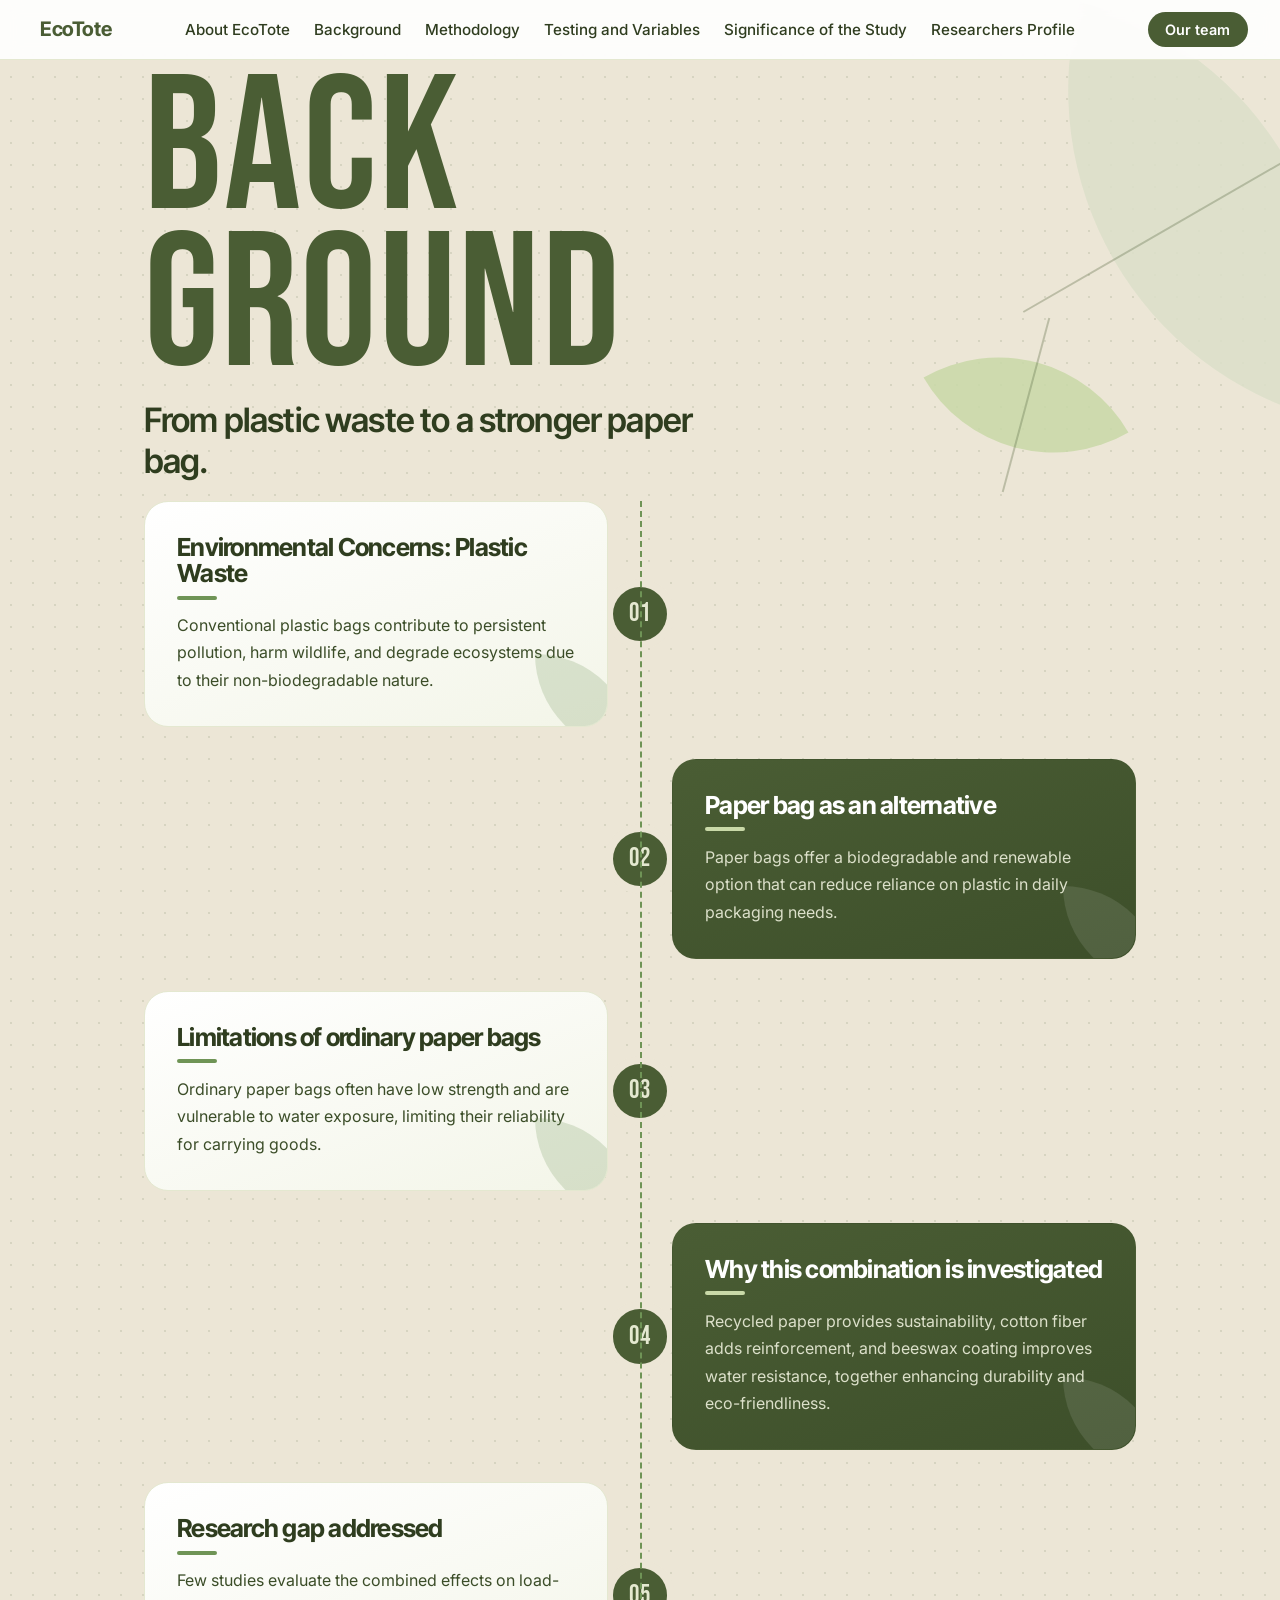
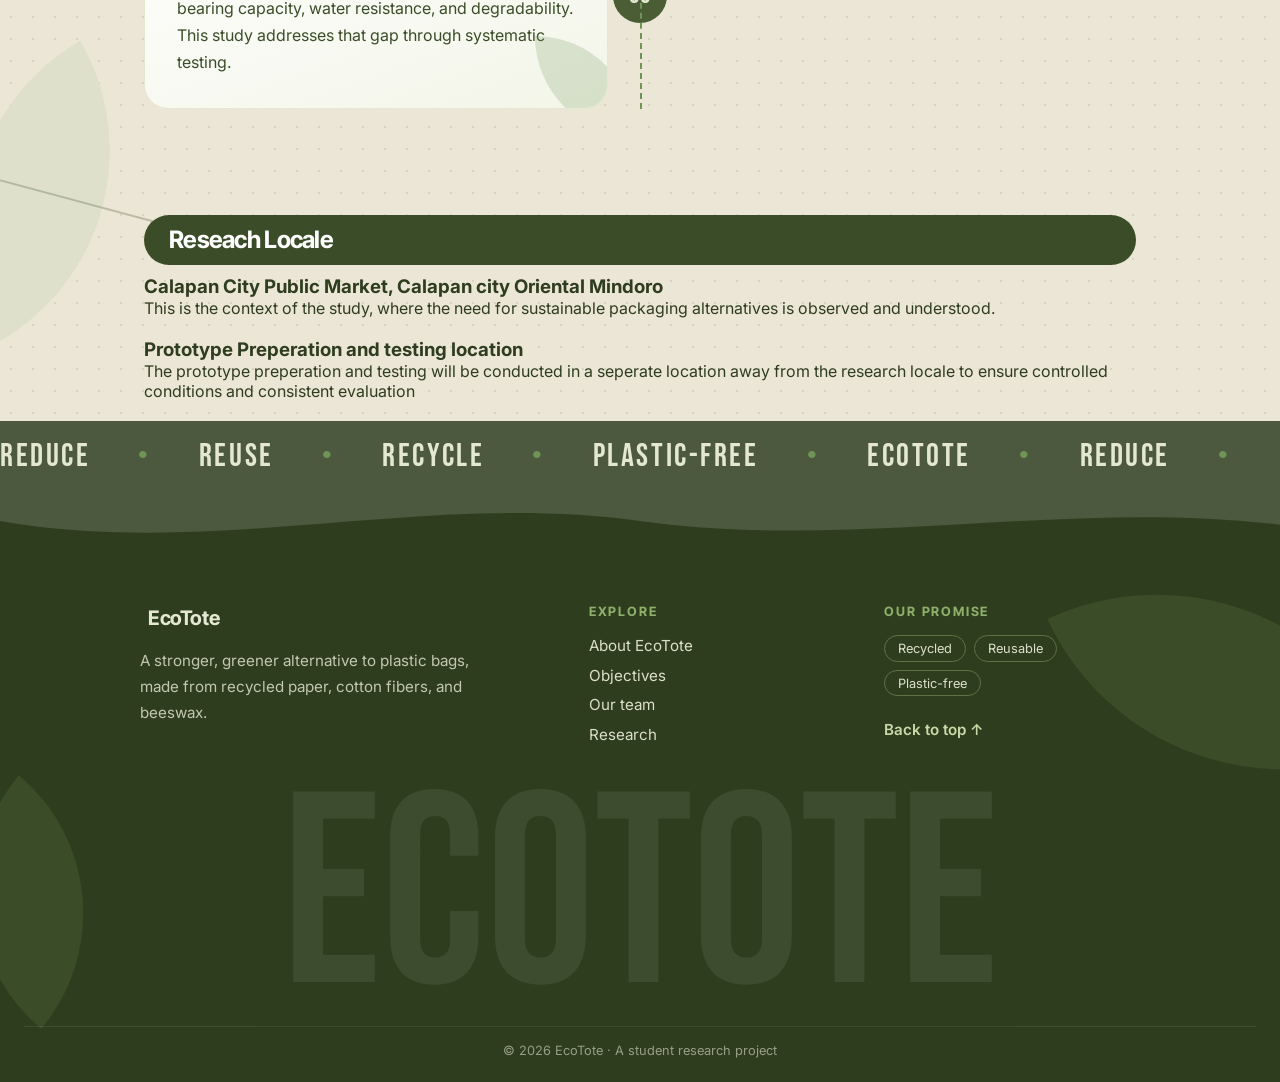
==== background.html @ 258eccd5 "Add files via upload" ====
<!DOCTYPE html>
<html lang="en">
<head>
  <meta charset="UTF-8">
  <meta name="viewport" content="width=device-width, initial-scale=1">
  <title>Background | EcoTote</title>
  <link rel="preconnect" href="https://fonts.googleapis.com">
  <link rel="preconnect" href="https://fonts.gstatic.com" crossorigin>
  <link href="https://fonts.googleapis.com/css2?family=Bebas+Neue&family=Inter:wght@400;500;600&family=Inter+Tight:wght@600;700;800&display=swap" rel="stylesheet">
  <link rel="stylesheet" href="style.css">

  <!-- Page-only styles (prefixed "bgp-" so they never clash with style.css). Reuses your palette, fonts, .btn, .cta, .marquee and .foot. -->
  <style>
    .bgp { position: relative; overflow: hidden; background: #ece6d6; color: #2f3d1f; font-family: "Inter", sans-serif; padding-top: 4.5rem;
      background-image: radial-gradient(rgba(74,93,52,.13) 1.5px, transparent 1.5px); background-size: 22px 22px; }
    .bgp > section { position: relative; z-index: 1; max-width: 1040px; margin: 0 auto; padding: 0 1.5rem; }

    .bgp-leaf { position: absolute; z-index: 0; background: #c9d9a8; border-radius: 0 100% 0 100%; opacity: .85; }
    .bgp-leaf::after { content: ""; position: absolute; left: 50%; top: 50%; width: 120%; height: 2px; background: rgba(74,93,52,.35); transform: translate(-50%,-50%) rotate(-45deg); }
    .bgp-leaf.a { width: 340px; height: 340px; top: 40px; right: -90px; transform: rotate(15deg); background: #dce0ca; }
    .bgp-leaf.b { width: 150px; height: 150px; top: 330px; right: 14%; transform: rotate(-30deg); }
    .bgp-leaf.c { width: 220px; height: 220px; bottom: 120px; left: -70px; transform: rotate(60deg); background: #dce0ca; }

    .bgp-intro { padding-top: 4rem; padding-bottom: 4rem; }
    .bgp-intro h1 { font: 400 clamp(5rem, 17vw, 12rem)/.82 "Bebas Neue", Impact, sans-serif; color: #4a5d34; letter-spacing: .01em; }
    .bgp-lead { margin-top: 2rem; max-width: 28ch; font: 600 clamp(1.4rem, 3vw, 2.1rem)/1.22 "Inter Tight", sans-serif; letter-spacing: -0.025em; transform: translateY(-20px); }

    /* timeline */
    .bgp-line { position: relative; padding-bottom: 6rem !important; display: grid; gap: 2rem; }
    .bgp-line::before { content: ""; position: absolute; left: 50%; top: 0; bottom: 6rem; border-left: 2px dashed #6f9456; }
    .bgp-item { display: grid; grid-template-columns: 1fr 4rem 1fr; align-items: center; }
    .bgp-num { grid-column: 2; grid-row: 1; justify-self: center; width: 3.4rem; height: 3.4rem; border-radius: 50%; display: grid; place-items: center;
      background: #4a5d34; color: #e4e8d0; font: 400 1.6rem "Bebas Neue", Impact, sans-serif; letter-spacing: .04em; box-shadow: 0 0 0 8px #ece6d6; }
    .bgp-box { position: relative; overflow: hidden; grid-row: 1; background: linear-gradient(160deg, #fff, #f3f5e8); border: 1px solid #e4e8d0; border-radius: 24px; padding: clamp(1.3rem, 3vw, 2rem); transition: transform .25s, box-shadow .25s; }
    .bgp-item:nth-child(odd) .bgp-box { grid-column: 1; }
    .bgp-item:nth-child(even) .bgp-box { grid-column: 3; }
    .bgp-box::after { content: ""; position: absolute; right: -28px; bottom: -28px; width: 100px; height: 100px; border-radius: 0 100% 0 100%; background: rgba(111,148,86,.22); }
    .bgp-box:hover { transform: translateY(-4px); box-shadow: 0 12px 26px rgba(74,93,52,.2); }
    .bgp-box h2 { font-size: clamp(1.2rem, 2.2vw, 1.55rem); color: #2f3d1f; }
    .bgp-box h2::after { content: ""; display: block; width: 40px; height: 4px; border-radius: 999px; background: #6f9456; margin: .6rem 0 .8rem; }
    .bgp-box p { line-height: 1.7; color: #3b4d28; }
    .bgp-box.hl { background: linear-gradient(160deg, #4a5d34, #3d4f2a); border-color: transparent; }
    .bgp-box.hl h2, .bgp-box.hl p { color: #fff; }
    .bgp-box.hl p { color: #dce0ca; }
    .bgp-box.hl h2::after { background: #c9d9a8; }
    .bgp-box.hl::after { background: rgba(255,255,255,.1); }

    @media (max-width: 760px) {
      .bgp-line::before { left: 3rem; }
      .bgp-item { grid-template-columns: 3rem 1fr; gap: 1rem; }
      .bgp-num { grid-column: 1; width: 3rem; height: 3rem; }
      .bgp-item:nth-child(odd) .bgp-box, .bgp-item:nth-child(even) .bgp-box { grid-column: 2; }
      .bgp-leaf.b { display: none; }
    }
  </style>
</head>
<body>

  <nav class="nav">
    <a class="brand" href="index.html"><img src="images/Ecotote.png" alt=""><span>EcoTote</span></a>

    <ul class="links" id="menu">
      <li><a href="index.html#about">About EcoTote</a></li>
      <li><a href="background.html">Background</a></li>
      <li><a href="methodology.html">Methodology</a></li>
      <li><a href="tv.html">Testing and Variables</a></li>
      <li><a href="index.html#significance">Significance of the Study</a></li>
      <li><a href="index.html#team">Researchers Profile</a></li>
    </ul>

    <a class="btn" href="index.html#team">Our team</a>
    <button class="menu-btn" aria-label="Menu" aria-expanded="false" aria-controls="menu">☰</button>
  </nav>

  <main class="bgp">
    <i class="bgp-leaf a"></i><i class="bgp-leaf b"></i><i class="bgp-leaf c"></i>

    <section class="bgp-intro">
      <h1>BACK<br>GROUND</h1>
      <p class="bgp-lead">From plastic waste to a stronger paper bag.</p>
    </section>

    <section class="bgp-line">
      <article class="bgp-item reveal"><span class="bgp-num">01</span>
        <div class="bgp-box "><h2>Environmental Concerns: Plastic Waste</h2><p>Conventional plastic bags contribute to persistent pollution, harm wildlife, and degrade ecosystems due to their non-biodegradable nature.</p></div></article>
      <article class="bgp-item reveal"><span class="bgp-num">02</span>
        <div class="bgp-box hl"><h2>Paper bag as an alternative</h2><p>Paper bags offer a biodegradable and renewable option that can reduce reliance on plastic in daily packaging needs.</p></div></article>
      <article class="bgp-item reveal"><span class="bgp-num">03</span>
        <div class="bgp-box "><h2>Limitations of ordinary paper bags</h2><p>Ordinary paper bags often have low strength and are vulnerable to water exposure, limiting their reliability for carrying goods.</p></div></article>
      <article class="bgp-item reveal"><span class="bgp-num">04</span>
        <div class="bgp-box hl"><h2>Why this combination is investigated</h2><p>Recycled paper provides sustainability, cotton fiber adds reinforcement, and beeswax coating improves water resistance, together enhancing durability and eco-friendliness.</p></div></article>
      <article class="bgp-item reveal"><span class="bgp-num">05</span>
        <div class="bgp-box "><h2>Research gap addressed</h2><p>Few studies evaluate the combined effects on load-bearing capacity, water resistance, and degradability. This study addresses that gap through systematic testing.</p></div></article>
    </section>
    <section class="locale">
        <div class="rl">
            <div class=bgp-boxx><h2>Reseach Locale</h2></div>
            <h3>Calapan City Public Market, Calapan city Oriental Mindoro</h3>
            <p>This is the context of the study, where the need for sustainable packaging alternatives is observed and understood.</p>
            <br>
            <div class="bgp-boxx1"><h3>Prototype Preperation and testing location</h3></div>
            <p>The prototype preperation and testing will be conducted in a seperate location away from the research locale to ensure controlled conditions and consistent evaluation</p>
            <br>
        </div>
    </section>
  </main>

  <div class="marquee" aria-hidden="true"><div class="track">
    <span>Reduce</span><span>Reuse</span><span>Recycle</span><span>Plastic-free</span><span>EcoTote</span>
    <span>Reduce</span><span>Reuse</span><span>Recycle</span><span>Plastic-free</span><span>EcoTote</span>
  </div></div>

  <footer class="foot">
    <svg class="wave" viewBox="0 0 1440 80" preserveAspectRatio="none" aria-hidden="true"><path d="M0,0 L0,40 C240,90 480,0 720,40 C960,80 1200,10 1440,45 L1440,0 Z" fill="#4c593e"/></svg>
    <i class="leaf f1"></i><i class="leaf f2"></i>

    <div class="foot-grid">
      <div class="foot-brand">
        <a class="brand" href="index.html"><img src="images/Ecotote.png" alt=""><span>EcoTote</span></a>
        <p>A stronger, greener alternative to plastic bags, made from recycled paper, cotton fibers, and beeswax.</p>
      </div>
      <div>
        <h3>Explore</h3>
        <ul>
          <li><a href="index.html#about">About EcoTote</a></li>
          <li><a href="index.html#objectives">Objectives</a></li>
          <li><a href="index.html#team">Our team</a></li>
          <li><a href="#">Research</a></li>
        </ul>
      </div>
      <div>
        <h3>Our promise</h3>
        <ul class="tags"><li>Recycled</li><li>Reusable</li><li>Plastic-free</li></ul>
        <a class="top" href="#">Back to top &uarr;</a>
      </div>
    </div>

    <div class="foot-word" aria-hidden="true">ECOTOTE</div>
    <p class="foot-bar">&copy; 2026 EcoTote &middot; A student research project</p>
  </footer>

  <!-- Menu toggle only (script.js is written for the home page hero) -->
  <script>
    const menuBtn = document.querySelector('.menu-btn');
    const links = document.querySelector('.links');
    menuBtn.addEventListener('click', () => {
      const open = links.classList.toggle('open');
      menuBtn.setAttribute('aria-expanded', open);
    });
    links.addEventListener('click', (e) => {
      if (e.target.tagName === 'A') {
        links.classList.remove('open');
        menuBtn.setAttribute('aria-expanded', 'false');
      }
    });

    // fade items in as you scroll
    const io = new IntersectionObserver((es) => es.forEach((e) => { if (e.isIntersecting) { e.target.classList.add('in'); io.unobserve(e.target); } }), { threshold: 0.2 });
    document.querySelectorAll('.reveal').forEach((el) => io.observe(el));
  </script>
</body>
</html>
---- style.css ----
* { margin: 0; box-sizing: border-box; }
body { font-family: sans-serif; background: #fff; }

.hero { height: 200vh; }
.stage {
  position: sticky; top: 0;
  height: 100vh; overflow: hidden;
  background: #4a5d34;
}
.stage > img { position: absolute; inset: 0; width: 100%; height: 100%; }
.back  { object-fit: cover; z-index: 1; transform: scale(calc(1 + var(--p, 0) * 0.3)); }
.front { object-fit: contain; object-position: center bottom; z-index: 3;
         transform: translateY(calc(var(--p, 0) * -15%)) scale(calc(1 + var(--p, 0) * 0.25)); }

.stage h1 {
  position: absolute; inset: 0; z-index: 2;
  display: grid; place-content: center; text-align: center;
  font-size: 18vw; line-height: .85; color: #e4e8d0;
  font-family: "Bebas Neue", Impact, sans-serif;
  opacity: calc(1 - var(--p, 0) * 1.6);
}
.hint {
  position: absolute; bottom: 2rem; width: 100%;
  text-align: center; z-index: 4; color: #fff;
  opacity: calc(1 - var(--p, 0) * 5);
}
body { background: #383837 }

.main { position: relative; width: 100%; height: auto; min-height: 100vh; padding-bottom: 5rem; isolation: isolate; margin: auto; background-size: cover;}
.main > .cbody,
.main > .cbody2 { position: absolute; }
.cbody {
  background: #ece6d6;
  width: 100%;
  height: 100%;
  z-index: -1;
  inset: 0;
  margin: auto;
  border-top-left-radius: 25px;
  border-top-right-radius: 25px;

}
.cbody2 {
  width: 94%; 
  height: 100%; background: #dce0ca; 
  z-index: 1; 
  inset: 0%;
  margin: auto;
  border-bottom-left-radius: 25px;
  border-bottom-right-radius: 25px;
}

.features { max-width: 1262px; margin: -11% auto 0; padding: 2rem 0.5rem 2rem; text-align: center; z-index: 2; box-sizing: border-box; z-index: 3; position: relative;}
.bento { 
  display: grid; grid-template-columns: repeat(3, 1fr); gap: 1rem;
  margin-top: 2.5rem; text-align: left;
 }
.features h2 {
  color: black;
}
  
.card { background: #fff; border: 1px solid #e4e8d0; border-radius: 24px; padding: 1.5rem; }
.card.wide { grid-column: span 2; background: #4a5d34; color: #fff; }
.card h3 { font-family: "Inter Tight", sans-serif; margin-bottom: .5rem; }
@media (max-width: 700px) {
  .bento { grid-template-columns: 1fr; }
  .card.wide { grid-column: auto; }
}

.elements {
  display: grid;
  grid-template-columns: 1fr 1fr;
  grid-template-rows: 1fr 1fr;
  justify-content: center;
  grid-template-areas: 
  "box-1 box-2";
  margin: -27% 8%;
  z-index: 3;
  position: relative;
}
@media (max-width: 700px) {
  .elem { grid-template-columns: 1fr;  grid-column: auto; }
}
.elem {
  background: #4a5d34 url("images/eco-upright.png") 45% center / cover no-repeat;
  min-height: 200px;
  position: relative;
  overflow: hidden;
  height: 30rem;
  border-top-left-radius: 20px;
  border-bottom-left-radius: 20px;
}
.elem1 {
  border-top-right-radius: 20px;
  border-bottom-right-radius: 20px;
  background: #4a5d34; 
  min-height: 200px;
  position: relative;
  overflow: hidden;
  height: 30rem;
}
.elem1 p {
  font-size: clamp(0.9rem, 1.6vw, 1.15rem);
  color: #dce0ca;
  line-height: 1.6; 
}



.team-title { text-align: center; max-width: 1000px; margin: 0 auto; }
.member { display: flex; align-items: stretch; text-align: left; }
.member img {
  width: 45%; aspect-ratio: 1; object-fit: cover;
  background: linear-gradient(#bfe0f2, #a9cf5a);
  position: relative; z-index: 2;
}
.info {
  flex: 1; margin-left: -10%; padding: 1rem 1rem 1rem 16%;
  background: #6f9456; color: #fff;
  border-radius: 0 28px 28px 0;
}
.info h3 { font-size: 1rem; }
.info p { font-size: .85rem; opacity: .8; }



h2 {
  font-family: "Inter Tight", "Inter", sans-serif;
  font-weight: 700;
  letter-spacing: -0.03em;
  line-height: 1.05;
  font-size: 35px;
}

html { scroll-behavior: smooth; scroll-padding-top: 80px; }

.nav {
  position: fixed; top: 0; left: 0; right: 0; z-index: 100;
  display: flex; align-items: center; justify-content: space-between; gap: 1.5rem;
  padding: .75rem 2rem;
  background: rgba(255,255,255,.9);
  backdrop-filter: blur(10px);
  border-bottom: 1px solid #e4e8d0;
}
.brand {
  display: flex; align-items: center; gap: .5rem;
  text-decoration: none; color: #4a5d34;
  font: 700 1.25rem "Inter Tight", sans-serif; letter-spacing: -0.02em;
}
.brand img { height: 28px; width: auto; display: block; }

.links { display: flex; gap: 1.5rem; list-style: none; padding: 0; }
.links a {
  color: #2f3d1f; text-decoration: none; white-space: nowrap;
  font: 500 .95rem "Inter", sans-serif;
}
.links a:hover { color: #6f9456; }

.btn {
  background: #4a5d34; color: #fff; text-decoration: none;
  padding: .55rem 1.1rem; border-radius: 999px;
  font: 600 .9rem "Inter", sans-serif; white-space: nowrap;
}
.menu-btn {
  display: none; background: none; border: 0; cursor: pointer;
  font-size: 1.6rem; color: #4a5d34;
}

@media (max-width: 1200px) {
  .menu-btn { display: block; }
  .btn { display: none; }
  .links {
    display: none; position: absolute; top: 100%; left: 0; right: 0;
    flex-direction: column; gap: 0;
    background: #fff; padding: .5rem 2rem 1rem;
    border-bottom: 1px solid #e4e8d0;
  }
  .links.open { display: flex; }
  .links a { display: block; padding: .8rem 0; }
}

@media (max-width: 700px) {
  .elements {
    grid-template-columns: 1fr;
    grid-template-areas:
      "box-1"
      "box-2";
  }
  .elem,
  .elem1 { height: 20rem; }
  .elem  { border-radius: 10px 10px 0 0; }
  .elem1 { border-radius: 0 0 10px 10px; }
}


/* ===== About card (image left, green text panel right) ===== */
.about-card {
  position: relative; z-index: 3;
  display: grid;
  grid-template-columns: minmax(0, 1fr) minmax(0, 1.15fr);
  width: min(1100px, 88%);
  margin: 2rem auto 0;
  border-radius: 24px;
  overflow: hidden;
  background: #4a5d34;
}
.about-card__image {
  display: block; width: 100%; height: 100%;
  min-height: 320px; object-fit: cover;
}
.about-card__body {
  display: flex; flex-direction: column; justify-content: center; gap: 1rem;
  padding: clamp(1.5rem, 4vw, 3rem);
  color: #fff;
  font-family: "Inter", system-ui, sans-serif;
  font-size: clamp(0.95rem, 0.9rem + 0.3vw, 1.1rem);
  line-height: 1.7;
}
.about-card__body h2 {
  color: #fff;
  font-size: clamp(1.5rem, 1.2rem + 1.5vw, 2.25rem);
}
.about-card__body p { max-width: 62ch; }

@media (max-width: 760px) {
  .about-card { grid-template-columns: 1fr; border-radius: 18px; }
  .about-card__image { height: auto; min-height: 0; aspect-ratio: 4 / 3; }
}

.about-t {
  display: contents;
  justify-content: center;
  margin: 10% 10%;
}
.about-t h2 {
  margin-top: 20px;
  margin-right: 20px;
}

.about-team {
  background: #767676;
  padding: clamp(3rem, 8vw, 6rem) 1.5rem;
  display: grid;
  grid-template-columns: 1fr 1fr;
  gap: 40px;
}
.about-t{
  display: grid;
  grid-template-columns: 1fr;        
  gap: clamp(1.5rem, 5vw, 2.5rem);
  max-width: 500px;
  margin-top: -5%;
  margin-left: 3%;
}
.about-t h2 { color: #182b05;
}
.about-t p {
  color: #121212;
}
.obj {
  gap: clamp(1.5rem, 5vw, 2.5rem);
  display: grid;
  margin-top: -2%;
}
.obj h2 { color: #182b05; }
.obj h3 { color: #182b05; }
@media (max-width: 760px) {
  .about-team{ grid-template-columns: 1fr; }   /* stack on phones */
  .about-t h2 { position: static; }
}

.team-table {
  width: 100%;
  border-collapse: collapse;
  background: #dce0ca;
  font-family: "Inter", sans-serif;
}
.team h2 {
  background: #4c593e;     
  color: #fdf9f9;               
}
.team-table th {
  background: none;
  color: #3d5334;
  text-align: left;
  font-weight: 600;
  padding: .75rem 1rem;
  border-bottom: 2px solid #4a5d34;
}
.team-table td {
  padding: .85rem 1rem;
  color: #2f3d1f;
  border-bottom: 1px solid rgba(74, 93, 52, .25);
  vertical-align: middle;
}
.team-table tbody tr:last-child td { border-bottom: 0; }
.team-table img {
  display: block;
  width: 64px;
  height: 64px;
  object-fit: cover;
  border-radius: 50%;
}
.team-table td:last-child { font-style: italic; color: #4a5d34; }

@media (max-width: 640px) {
  .team-table thead { display: none; }
  .team-table, .team-table tbody, .team-table tr, .team-table td { display: block; }
  .team-table tr { padding: 1rem 0; border-bottom: 1px solid rgba(74, 93, 52, .25); }
  .team-table td { border: 0; padding: .25rem 0; }
  .team-table td[data-label="Name"] { font-weight: 600; }
}

/* ===== Added: decoration & extra elements ===== */
.progress { position: fixed; top: 0; left: 0; height: 3px; width: calc(var(--scroll, 0) * 100%); background: #6f9456; z-index: 200; }

.story { position: relative; overflow: hidden; background: #ece6d6; padding: 4rem 1.5rem; display: grid; gap: 2.5rem; }
.story > * { position: relative; z-index: 1; max-width: 1000px; width: 100%; margin: 0 auto; }
.story > .leaf { position: absolute; z-index: 0; max-width: none; margin: 0; width: 220px; height: 220px; background: #dce0ca; border-radius: 0 100% 0 100%; opacity: .7; }
.l1 { top: -60px; left: -70px; transform: rotate(10deg); }
.l2 { top: 38%; right: -90px; width: 280px !important; height: 280px !important; transform: rotate(-30deg); }
.l3 { bottom: -80px; left: 12%; background: #c9d9a8 !important; transform: rotate(60deg); }

.stats { display: grid; grid-template-columns: repeat(3, 1fr); gap: 1rem; }
.stats div { background: #4a5d34; color: #fff; border-radius: 24px; padding: 1.5rem; text-align: center; transition: transform .25s, box-shadow .25s; }
.stats strong { display: block; font: 800 clamp(2rem, 6vw, 3.5rem) "Inter Tight", sans-serif; color: #e4e8d0; }
.stats span { font: 500 .9rem "Inter", sans-serif; opacity: .85; }

.quote { text-align: center; padding: 2.5rem 1rem; }
.quote p { font: 700 clamp(1.5rem, 4vw, 2.5rem)/1.15 "Inter Tight", sans-serif; letter-spacing: -0.03em; color: #2f3d1f; max-width: 22ch; margin: 0 auto; }
.quote span { display: block; margin-top: 1rem; font: 600 .85rem "Inter", sans-serif; letter-spacing: .12em; text-transform: uppercase; color: #6f9456; }

.chips { display: flex; flex-wrap: wrap; justify-content: center; gap: .6rem; }
.chips span { background: #fff; border: 1px solid #c9d9a8; color: #2f3d1f; padding: .55rem 1.1rem; border-radius: 999px; font: 600 .9rem "Inter", sans-serif; transition: background .2s, color .2s, transform .2s; }
.chips span:hover { background: #4a5d34; color: #fff; transform: translateY(-2px); }

.cta { display: flex; align-items: center; justify-content: space-between; gap: 1.5rem; flex-wrap: wrap; background: #4a5d34; border-radius: 28px; padding: clamp(1.5rem, 4vw, 2.5rem); }
.cta h2 { color: #fff; }
.cta p { color: #dce0ca; margin-top: .5rem; font-family: "Inter", sans-serif; }
.cta .btn { background: #e4e8d0; color: #2f3d1f; }

.marquee { overflow: hidden; background: #4c593e; padding: 1rem 0; }
.track { display: flex; width: max-content; gap: 3rem; animation: slide 25s linear infinite; }
.track span { font: 400 2rem "Bebas Neue", Impact, sans-serif; letter-spacing: .08em; color: #e4e8d0; white-space: nowrap; }
.track span::after { content: "\2022"; margin-left: 3rem; color: #6f9456; }
@keyframes slide { to { transform: translateX(-50%); } }


.card, .team-table tbody tr { transition: transform .25s, box-shadow .25s; }
.card:hover, .stats div:hover { transform: translateY(-4px); box-shadow: 0 10px 24px rgba(74, 93, 52, .2); }
.team-table tbody tr:hover { background: rgba(255, 255, 255, .35); }
.team-table img { border: 3px solid #4a5d34; }

.reveal { opacity: 0; transform: translateY(28px); transition: opacity .7s ease, transform .7s ease; }
.reveal.in { opacity: 1; transform: none; }
@media (prefers-reduced-motion: reduce) {
  .reveal { opacity: 1; transform: none; transition: none; }
  .track { animation: none; }
}
@media (max-width: 700px) {
  .stats { grid-template-columns: 1fr; }
  .cta { flex-direction: column; align-items: flex-start; }
}


/* ===== Bottom redesign: team band, footer ===== */
.about-team { position: relative; overflow: hidden; background: linear-gradient(160deg, #dce0ca, #c9d9a8); }
.about-team::after { content: ""; position: absolute; right: -80px; bottom: -90px; width: 320px; height: 320px; background: rgba(74, 93, 52, .18); border-radius: 0 100% 0 100%; transform: rotate(20deg); }
.about-t { position: relative; z-index: 1; }

.marquee { background: #4c593e; }

.foot { position: relative; overflow: hidden; background: #2f3d1f; color: #dce0ca; font-family: "Inter", sans-serif; padding: 7rem 1.5rem 1.5rem; }
.wave { position: absolute; top: -1px; left: 0; width: 100%; height: 60px; display: block; }
.foot .leaf { position: absolute; background: #3b4d28; border-radius: 0 100% 0 100%; }
.f1 { width: 260px; height: 260px; right: -70px; top: 60px; transform: rotate(-25deg); }
.f2 { width: 180px; height: 180px; left: -60px; bottom: 90px; transform: rotate(40deg); }

.foot-grid { position: relative; z-index: 1; max-width: 1000px; margin: 0 auto; display: grid; grid-template-columns: 1.6fr 1fr 1fr; gap: 2.5rem; }
.foot .brand { color: #e4e8d0; }
.foot-brand p { margin-top: 1rem; max-width: 34ch; line-height: 1.7; font-size: .95rem; opacity: .85; }
.foot h3 { font: 700 .8rem "Inter Tight", sans-serif; letter-spacing: .14em; text-transform: uppercase; color: #8fb06a; margin-bottom: 1rem; }
.foot ul { list-style: none; padding: 0; display: grid; gap: .6rem; }
.foot li a { color: #dce0ca; text-decoration: none; font-size: .95rem; transition: color .2s, padding .2s; }
.foot li a:hover { color: #fff; padding-left: .4rem; }
.foot .tags { display: flex; flex-wrap: wrap; gap: .5rem; }
.foot .tags li { border: 1px solid #5d7345; border-radius: 999px; padding: .3rem .8rem; font-size: .8rem; }
.foot .top { display: inline-block; margin-top: 1.5rem; color: #c9d9a8; text-decoration: none; font-weight: 600; font-size: .95rem; }

.foot-word { position: relative; z-index: 1; text-align: center; font: 400 clamp(5rem, 22vw, 17rem)/.8 "Bebas Neue", Impact, sans-serif; color: rgba(228, 232, 208, .08); margin-top: 3rem; user-select: none; }
.foot-bar { position: relative; z-index: 1; text-align: center; font-size: .8rem; opacity: .6; margin-top: 1rem; padding-top: 1rem; border-top: 1px solid rgba(220, 224, 202, .15); }

@media (max-width: 700px) {
  .foot-grid { grid-template-columns: 1fr; }
}


/* ===== Fix: leaves fully visible, with a vein ===== */
.story > .leaf { width: 150px !important; height: 150px !important; background: #c9d9a8 !important; opacity: .85; }
.story > .leaf::after { content: ""; position: absolute; left: 50%; top: 50%; width: 120%; height: 2px; background: rgba(74, 93, 52, .35); transform: translate(-50%, -50%) rotate(-45deg); }
.story > .l1 { top: 2rem; left: 2%; right: auto; bottom: auto; transform: rotate(10deg); }
.story > .l2 { top: 42%; right: 2%; left: auto; bottom: auto; transform: rotate(-30deg); }
.story > .l3 { bottom: 2rem; left: 6%; top: auto; right: auto; transform: rotate(60deg); }

.boxy {
  background: #4a5d34;
  min-height: 100px;
  transform: translate(5%, 5%);
  border-radius: 25px;
  width: 100%;
}

/* ===== Upper page / About area decoration ===== */
.cbody {
  background-image:
    radial-gradient(circle at 15% 8%, rgba(201, 217, 168, .55), transparent 40%),
    radial-gradient(circle at 90% 85%, rgba(201, 217, 168, .55), transparent 40%),
    radial-gradient(rgba(74, 93, 52, .13) 1.5px, transparent 1.5px);
  background-size: auto, auto, 22px 22px;
}

.main > .leaf { position: absolute; z-index: 2; background: #c9d9a8; opacity: .9; border-radius: 0 100% 0 100%; }
.main > .leaf::after { content: ""; position: absolute; left: 50%; top: 50%; width: 120%; height: 2px; background: rgba(74, 93, 52, .35); transform: translate(-50%, -50%) rotate(-45deg); }
.m1 { width: 130px; height: 130px; top: 9rem;    left: 3%;  transform: rotate(15deg); }
.m2 { width: 90px;  height: 90px;  top: 30%;     right: 4%; transform: rotate(-35deg); background: #dce0ca !important; }
.m3 { width: 150px; height: 150px; bottom: 6rem; right: 3%; transform: rotate(-35deg); }
.m4 { width: 100px; height: 100px; bottom: 28%;  left: 4%;  transform: rotate(50deg);  background: #dce0ca !important; }

.main > .ring {
  position: absolute; z-index: 0; border-radius: 50%; pointer-events: none;
  background: repeating-radial-gradient(circle, transparent 0 14px, rgba(111, 148, 86, .25) 14px 16px);
}
.r1 { width: 300px; height: 300px; top: 14rem;    right: 5%; }
.r2 { width: 240px; height: 240px; bottom: 16%;   left: 6%; }

.features h2::after, .about-card__body h2::after {
  content: ""; display: block; width: 56px; height: 5px; border-radius: 999px;
  background: #6f9456; margin: .7rem auto 0;
}
.about-card__body h2::after { margin-left: 0; background: #c9d9a8; }

.card { position: relative; overflow: hidden; background: linear-gradient(160deg, #fff, #f3f5e8); }
.card::after {
  content: ""; position: absolute; right: -26px; bottom: -26px; width: 100px; height: 100px;
  border-radius: 0 100% 0 100%; background: rgba(111, 148, 86, .22);
}
.card.wide { background: linear-gradient(160deg, #4a5d34, #3d4f2a); }
.card.wide::after { background: rgba(255, 255, 255, .1); }
.card.wide::before { content: ""; position: absolute; inset: 8px; border: 1.5px dashed rgba(228, 232, 208, .35); border-radius: 17px; pointer-events: none; }
.card:hover { transform: translateY(-5px); box-shadow: 0 12px 26px rgba(74, 93, 52, .22); }

.squiggle { position: relative; z-index: 3; display: block; width: min(420px, 70%); height: 20px; margin: 2.5rem auto 0; fill: none; stroke: #6f9456; stroke-width: 2.5; stroke-linecap: round; }

.about-card { box-shadow: 14px 14px 0 #c9d9a8; }
.about-card__body { position: relative; overflow: hidden; background: linear-gradient(160deg, #4a5d34, #3d4f2a); }
.about-card__body::before {
  content: ""; position: absolute; right: -50px; top: -50px; width: 200px; height: 200px;
  border-radius: 0 100% 0 100%; background: rgba(255, 255, 255, .07); transform: rotate(20deg);
}
.about-card__body::after {
  content: ""; position: absolute; right: 1.2rem; bottom: 1.2rem; width: 110px; height: 70px;
  background-image: radial-gradient(rgba(228, 232, 208, .4) 1.5px, transparent 1.5px);
  background-size: 14px 14px; pointer-events: none;
}
.about-card__body > * { position: relative; z-index: 1; }

@media (max-width: 700px) {
  .main > .leaf, .main > .ring { display: none; }
  .about-card { box-shadow: 8px 8px 0 #c9d9a8; }
}

.bgp-boxx {
  background: #3b4d28;
  border-radius: 25px;
  transition: transform .25s; box-shadow .25s;
  margin: 10px auto;
  height: 50px;
}
.bgp-boxx:hover {
  transform: translateY(-5px);
  box-shadow: 0 12px 26px rgba(74, 93, 52, .22);
}
.bgp-boxx h2 {color: #ffffff; transform: translate(25px, 12px); font-size: x-large;}


.stp1 {
  background: #3b4d28;
}

.card.active { background: #6f9456; }
.stage { perspective: 900px; }
.card  { transition: transform .45s cubic-bezier(.2,.8,.2,1), opacity .45s; }
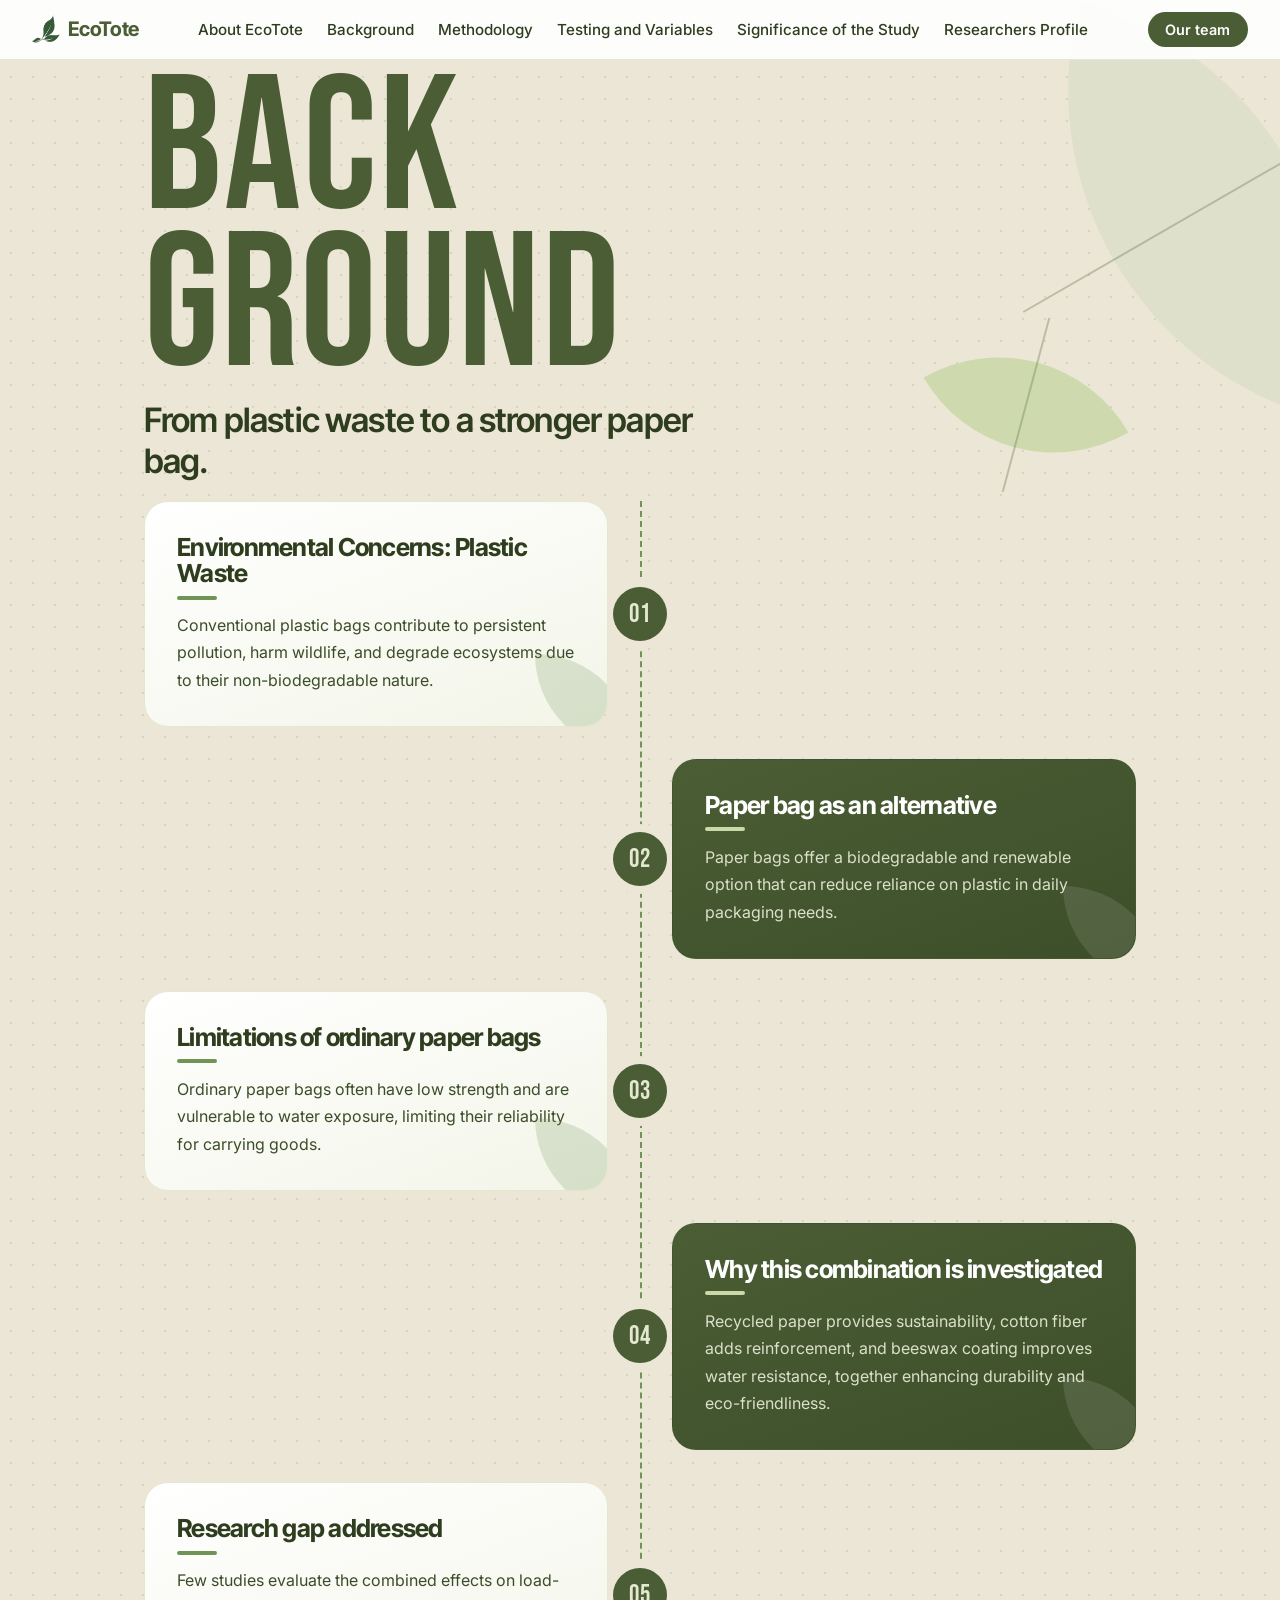
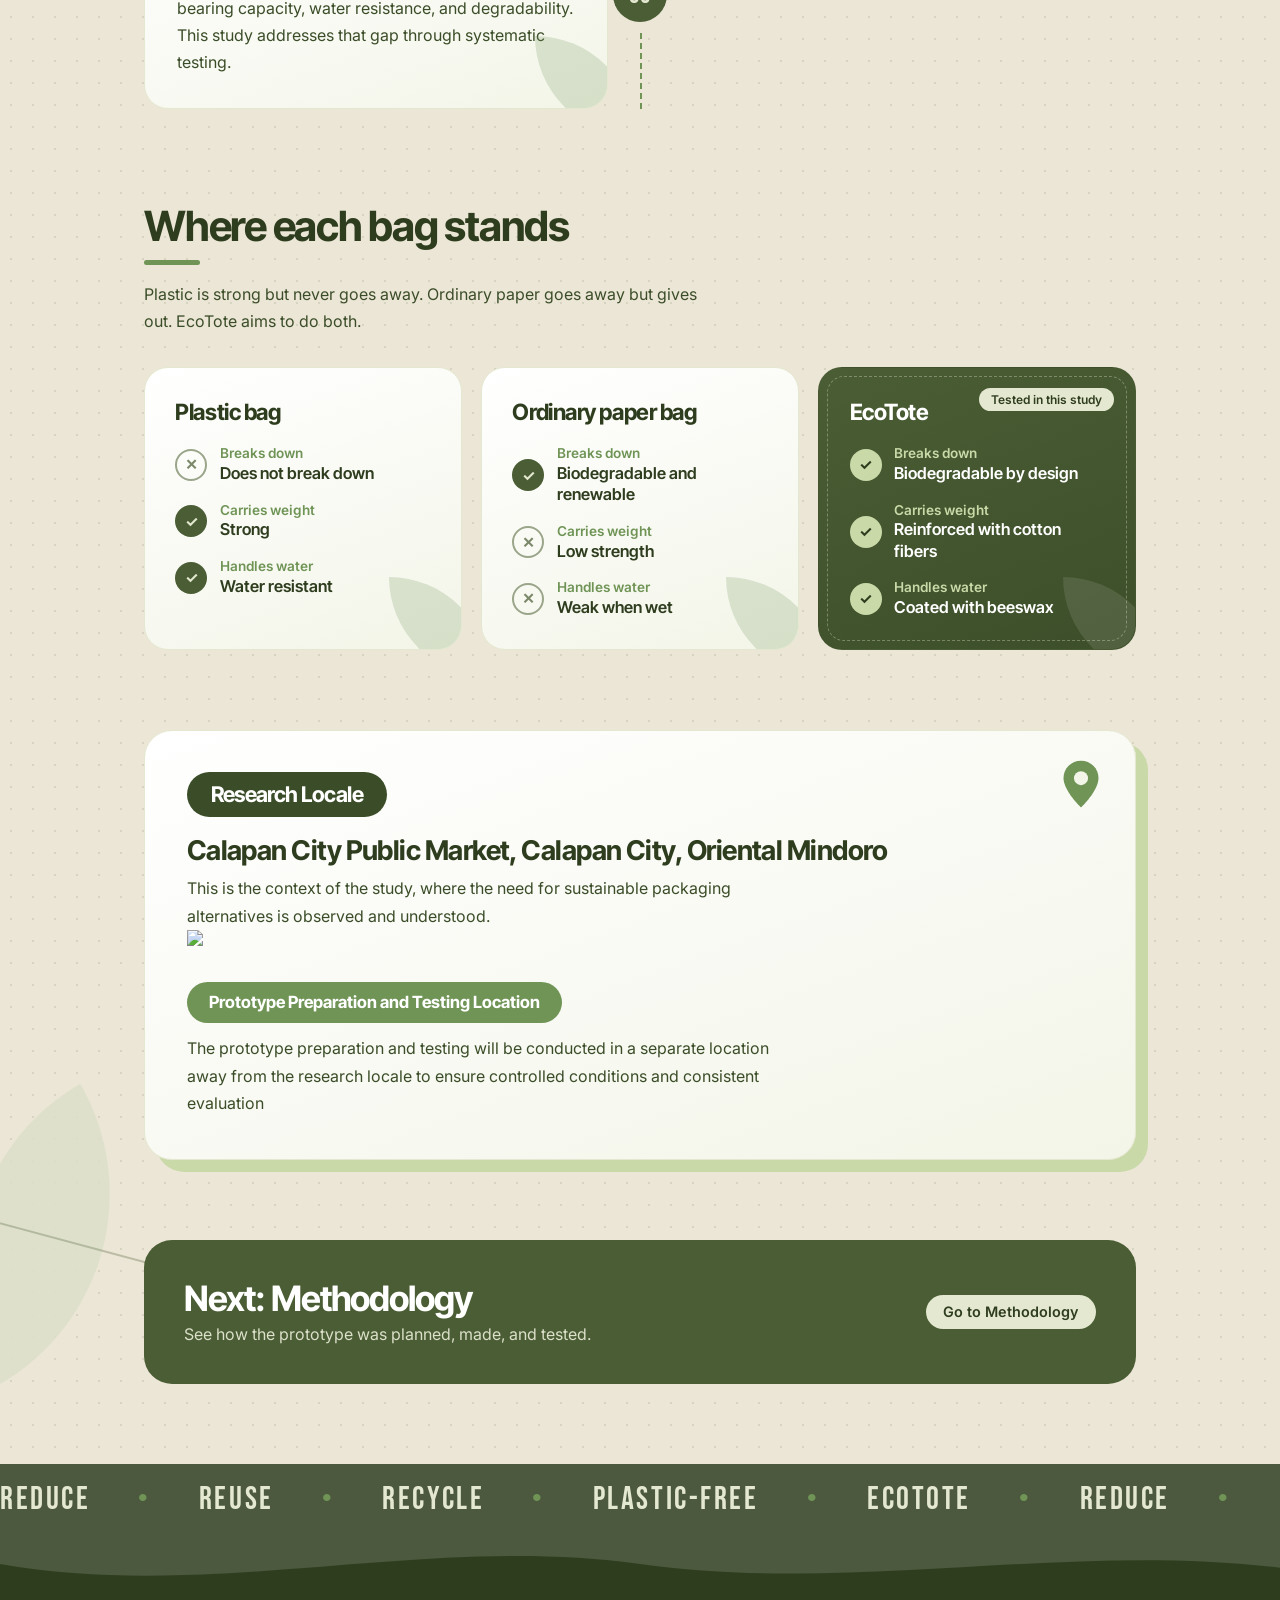
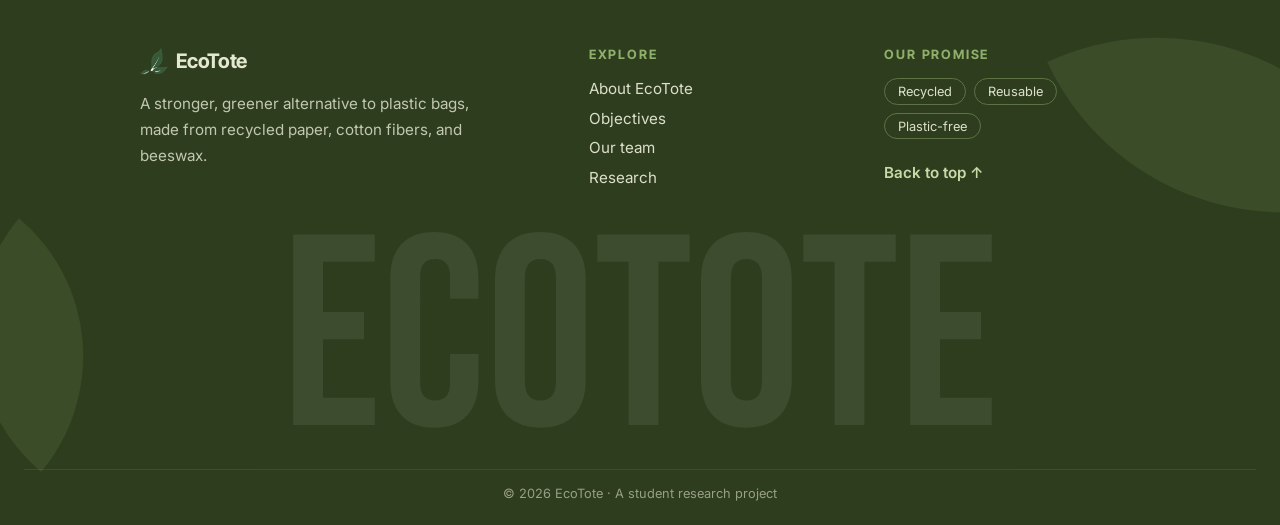
==== commit ce3dab9f: "Add files via upload" ====
--- a/background.html
+++ b/background.html
@@ -55,6 +55,7 @@
   </style>
 </head>
 <body>
+<div class="progress" aria-hidden="true"></div>
 
   <nav class="nav">
     <a class="brand" href="index.html"><img src="images/Ecotote.png" alt=""><span>EcoTote</span></a>
@@ -92,16 +93,62 @@
       <article class="bgp-item reveal"><span class="bgp-num">05</span>
         <div class="bgp-box "><h2>Research gap addressed</h2><p>Few studies evaluate the combined effects on load-bearing capacity, water resistance, and degradability. This study addresses that gap through systematic testing.</p></div></article>
     </section>
+
+    <!-- NEW: where each bag stands -->
+    <section class="eco-sec eco-compare">
+      <h2>Where each bag stands</h2>
+      <p class="eco-sub">Plastic is strong but never goes away. Ordinary paper goes away but gives out. EcoTote aims to do both.</p>
+      <div class="eco-cmp">
+        <article class="eco-bag reveal">
+          <h3>Plastic bag</h3>
+          <ul>
+            <li><i class="n">&#10005;</i><b>Breaks down</b><span>Does not break down</span></li>
+            <li><i class="y">&#10003;</i><b>Carries weight</b><span>Strong</span></li>
+            <li><i class="y">&#10003;</i><b>Handles water</b><span>Water resistant</span></li>
+          </ul>
+        </article>
+        <article class="eco-bag reveal">
+          <h3>Ordinary paper bag</h3>
+          <ul>
+            <li><i class="y">&#10003;</i><b>Breaks down</b><span>Biodegradable and renewable</span></li>
+            <li><i class="n">&#10005;</i><b>Carries weight</b><span>Low strength</span></li>
+            <li><i class="n">&#10005;</i><b>Handles water</b><span>Weak when wet</span></li>
+          </ul>
+        </article>
+        <article class="eco-bag us reveal">
+          <span class="eco-tag">Tested in this study</span>
+          <h3>EcoTote</h3>
+          <ul>
+            <li><i class="y">&#10003;</i><b>Breaks down</b><span>Biodegradable by design</span></li>
+            <li><i class="y">&#10003;</i><b>Carries weight</b><span>Reinforced with cotton fibers</span></li>
+            <li><i class="y">&#10003;</i><b>Handles water</b><span>Coated with beeswax</span></li>
+          </ul>
+        </article>
+      </div>
+    </section>
+
     <section class="locale">
         <div class="rl">
-            <div class=bgp-boxx><h2>Reseach Locale</h2></div>
-            <h3>Calapan City Public Market, Calapan city Oriental Mindoro</h3>
+            <div class="bgp-boxx"><h2>Research Locale</h2></div>
+            <h3>Calapan City Public Market, Calapan City, Oriental Mindoro</h3>
             <p>This is the context of the study, where the need for sustainable packaging alternatives is observed and understood.</p>
             <br>
-            <div class="bgp-boxx1"><h3>Prototype Preperation and testing location</h3></div>
-            <p>The prototype preperation and testing will be conducted in a seperate location away from the research locale to ensure controlled conditions and consistent evaluation</p>
+            <div class="lugar"><img src="images/Picture1.png"></div>
+            <div class="bgp-boxx1"><h3>Prototype Preparation and Testing Location</h3></div>
+            <p>The prototype preparation and testing will be conducted in a separate location away from the research locale to ensure controlled conditions and consistent evaluation</p>
             <br>
         </div>
+    </section>
+
+    <!-- NEW: next-page banner (uses your .cta style) -->
+    <section class="eco-next">
+      <div class="cta reveal">
+        <div>
+          <h2>Next: Methodology</h2>
+          <p>See how the prototype was planned, made, and tested.</p>
+        </div>
+        <a class="btn" href="methodology.html">Go to Methodology</a>
+      </div>
     </section>
   </main>
 
@@ -125,7 +172,7 @@
           <li><a href="index.html#about">About EcoTote</a></li>
           <li><a href="index.html#objectives">Objectives</a></li>
           <li><a href="index.html#team">Our team</a></li>
-          <li><a href="#">Research</a></li>
+          <li><a href="research.docx">Research</a></li>
         </ul>
       </div>
       <div>
@@ -158,5 +205,83 @@
     const io = new IntersectionObserver((es) => es.forEach((e) => { if (e.isIntersecting) { e.target.classList.add('in'); io.unobserve(e.target); } }), { threshold: 0.2 });
     document.querySelectorAll('.reveal').forEach((el) => io.observe(el));
   </script>
+
+  <!-- =====================================================================
+       NEW ADDITIONS: CSS  (edit colors, sizes and spacing here)
+       Every class starts with "eco-" so nothing clashes with style.css
+       ===================================================================== -->
+  <style>
+    /* ---------- shared: icons, next-page banner ---------- */
+    .eco-ico { width: 56px; height: 56px; fill: none; stroke: currentColor; stroke-width: 2.4; stroke-linecap: round; stroke-linejoin: round; display: block; }
+    .bgp > .eco-next { padding-bottom: 5rem; }
+    .bgp > .eco-sec { padding-bottom: 5rem; }
+    .eco-sec > h2 { font-size: clamp(1.8rem, 4vw, 2.6rem); color: #2f3d1f; }
+    .eco-sec > h2::after { content: ""; display: block; width: 56px; height: 5px; border-radius: 999px; background: #6f9456; margin: .7rem 0 0; }
+    .eco-sub { margin-top: 1rem; max-width: 56ch; line-height: 1.7; color: #3b4d28; }
+
+    /* ---------- timeline numbers pop in as each item appears ---------- */
+    .bgp-item.in .bgp-num { animation: ecoPop .6s .15s both; }
+    @keyframes ecoPop { 0% { transform: scale(.5); } 60% { transform: scale(1.18); } 100% { transform: scale(1); } }
+
+    /* ---------- comparison: three bags ---------- */
+    .eco-cmp { margin-top: 2rem; display: grid; grid-template-columns: repeat(3, 1fr); gap: 1.2rem; align-items: stretch; }
+    .eco-bag { position: relative; overflow: hidden; padding: clamp(1.4rem, 3vw, 1.9rem); border-radius: 24px; color: #2f3d1f;
+      background: linear-gradient(160deg, #fff, #f3f5e8); border: 1px solid #e4e8d0; transition: transform .25s, box-shadow .25s; }
+    .eco-bag::after { content: ""; position: absolute; right: -28px; bottom: -28px; width: 100px; height: 100px; border-radius: 0 100% 0 100%; background: rgba(111,148,86,.22); pointer-events: none; }
+    .eco-bag:hover { transform: translateY(-5px); box-shadow: 0 12px 26px rgba(74,93,52,.22); }
+    .eco-bag h3 { font: 700 1.4rem/1.15 "Inter Tight", sans-serif; letter-spacing: -.02em; }
+    .eco-bag ul { list-style: none; padding: 0; margin-top: 1.3rem; display: grid; gap: 1.1rem; position: relative; z-index: 1; }
+    .eco-bag li { display: grid; grid-template-columns: 2rem 1fr; column-gap: .8rem; row-gap: .1rem; align-items: center; }
+    .eco-bag li i { grid-row: span 2; width: 2rem; height: 2rem; border-radius: 50%; display: grid; place-items: center; font: 700 .95rem/1 "Inter", sans-serif; font-style: normal; }
+    .eco-bag li i.y { background: #4a5d34; color: #e4e8d0; }
+    .eco-bag li i.n { border: 2px solid #9aa58a; color: #7b8869; }
+    .eco-bag li b { font: 600 .85rem "Inter", sans-serif; color: #6f9456; }
+    .eco-bag li span { font: 600 1.02rem/1.3 "Inter Tight", sans-serif; }
+    .eco-bag.us { background: linear-gradient(160deg, #4a5d34, #3d4f2a); border-color: transparent; color: #fff; }
+    .eco-bag.us::before { content: ""; position: absolute; inset: 8px; border: 1.5px dashed rgba(228,232,208,.35); border-radius: 17px; pointer-events: none; }
+    .eco-bag.us::after { background: rgba(255,255,255,.1); }
+    .eco-bag.us li i.y { background: #c9d9a8; color: #2f3d1f; }
+    .eco-bag.us li b { color: #c9d9a8; }
+    .eco-tag { position: absolute; top: 1.2rem; right: 1.3rem; z-index: 1; background: #e4e8d0; color: #2f3d1f; padding: .25rem .75rem; border-radius: 999px; font: 600 .75rem "Inter", sans-serif; }
+    @media (max-width: 860px) { .eco-cmp { grid-template-columns: 1fr; } .eco-bag.us { padding-top: 3.4rem; } }
+
+    /* ---------- research locale (your existing HTML, now styled) ---------- */
+    .bgp > .locale { padding-bottom: 5rem; }
+    .locale .rl { position: relative; overflow: hidden; padding: clamp(1.5rem, 4vw, 2.6rem); border-radius: 28px; background: linear-gradient(160deg, #fff, #f3f5e8); border: 1px solid #e4e8d0; box-shadow: 12px 12px 0 #c9d9a8; }
+    .locale .rl::after { content: ""; position: absolute; right: 1.6rem; top: 1.6rem; width: 56px; height: 56px;
+      background: url("data:image/svg+xml,%3Csvg xmlns='http://www.w3.org/2000/svg' viewBox='0 0 48 48'%3E%3Cpath d='M24 4C15.7 4 9 10.6 9 18.8 9 30 24 44 24 44s15-14 15-25.2C39 10.6 32.3 4 24 4z' fill='%236f9456'/%3E%3Ccircle cx='24' cy='19' r='6' fill='%23f3f5e8'/%3E%3C/svg%3E") no-repeat center / contain; }
+    .locale .rl br { display: none; }
+    .locale .bgp-boxx { display: inline-block; height: auto; margin: 0; padding: .7rem 1.5rem; }
+    .locale .bgp-boxx h2 { transform: none; font-size: 1.35rem; }
+    .locale .rl > h3 { margin: 1.1rem 0 .5rem; max-width: calc(100% - 4.5rem); font: 700 clamp(1.25rem, 2.6vw, 1.7rem)/1.2 "Inter Tight", sans-serif; letter-spacing: -.02em; color: #2f3d1f; }
+    .locale .rl p { max-width: 62ch; line-height: 1.7; color: #3b4d28; }
+    .locale .bgp-boxx1 { display: inline-block; margin: 2rem 0 .8rem; background: #6f9456; border-radius: 25px; }
+    .locale .bgp-boxx1 h3 { margin: 0; padding: .65rem 1.4rem; font: 700 1.05rem "Inter Tight", sans-serif; color: #fff; }
+
+    @media (prefers-reduced-motion: reduce) { .bgp-item.in .bgp-num { animation: none; } .eco-bag { transition: none; } .eco-bag:hover { transform: none; } }
+  
+    @media (max-width: 600px) {
+      .lugar img{max-width: 300px;}
+    }
+    
+  </style>
+
+  <!-- =====================================================================
+       NEW ADDITIONS: JS  (edit behavior here)
+       ===================================================================== -->
+  <script>
+    // top progress line: uses the .progress bar from style.css
+    (function () {
+      var bar = document.querySelector('.progress');
+      if (!bar) return;
+      function update() {
+        var h = document.documentElement, max = h.scrollHeight - window.innerHeight;
+        h.style.setProperty('--scroll', max > 0 ? window.scrollY / max : 0);
+      }
+      addEventListener('scroll', update, { passive: true });
+      addEventListener('resize', update);
+      update();
+    })();
+  </script>
 </body>
 </html>
--- a/style.css
+++ b/style.css
@@ -168,16 +168,49 @@
 
 @media (max-width: 1200px) {
   .menu-btn { display: block; }
-  .btn { display: none; }
+  .btn { }
   .links {
-    display: none; position: absolute; top: 100%; left: 0; right: 0;
+    display: flex;
+    position: absolute; top: 100%; left: 0; right: 0;
     flex-direction: column; gap: 0;
     background: #fff; padding: .5rem 2rem 1rem;
     border-bottom: 1px solid #e4e8d0;
+
+    /* closed state */
+    opacity: 0;
+    transform: translateY(-12px);
+    visibility: hidden;
+    pointer-events: none;
+    transition: opacity .3s ease, transform .3s ease, visibility 0s linear .3s;
   }
-  .links.open { display: flex; }
+  .links.open {
+    opacity: 1;
+    transform: translateY(0);
+    visibility: visible;
+    pointer-events: auto;
+    transition: opacity .3s ease, transform .3s ease, visibility 0s;
+  }
   .links a { display: block; padding: .8rem 0; }
-}
+
+  /* stagger the links in */
+  .links li {
+    opacity: 0;
+    transform: translateY(-6px);
+    transition: opacity .3s ease, transform .3s ease;
+  }
+  .links.open li { opacity: 1; transform: none; }
+  .links.open li:nth-child(1) { transition-delay: .05s; }
+  .links.open li:nth-child(2) { transition-delay: .10s; }
+  .links.open li:nth-child(3) { transition-delay: .15s; }
+  .links.open li:nth-child(4) { transition-delay: .20s; }
+  .links.open li:nth-child(5) { transition-delay: .25s; }
+  .links.open li:nth-child(6) { transition-delay: .30s; }
+}
+
+/* animated hamburger button */
+.menu-btn { transition: transform .3s ease; }
+.menu-btn[aria-expanded="true"] { transform: rotate(90deg); }
+
 
 @media (max-width: 700px) {
   .elements {
@@ -364,7 +397,8 @@
 
 
 /* ===== Bottom redesign: team band, footer ===== */
-.about-team { position: relative; overflow: hidden; background: linear-gradient(160deg, #dce0ca, #c9d9a8); }
+/* overflow: clip (not hidden) so the browser can't scroll this box internally when jumping to #significance */
+.about-team { position: relative; overflow: hidden; overflow: clip; background: linear-gradient(160deg, #dce0ca, #c9d9a8); }
 .about-team::after { content: ""; position: absolute; right: -80px; bottom: -90px; width: 320px; height: 320px; background: rgba(74, 93, 52, .18); border-radius: 0 100% 0 100%; transform: rotate(20deg); }
 .about-t { position: relative; z-index: 1; }
 
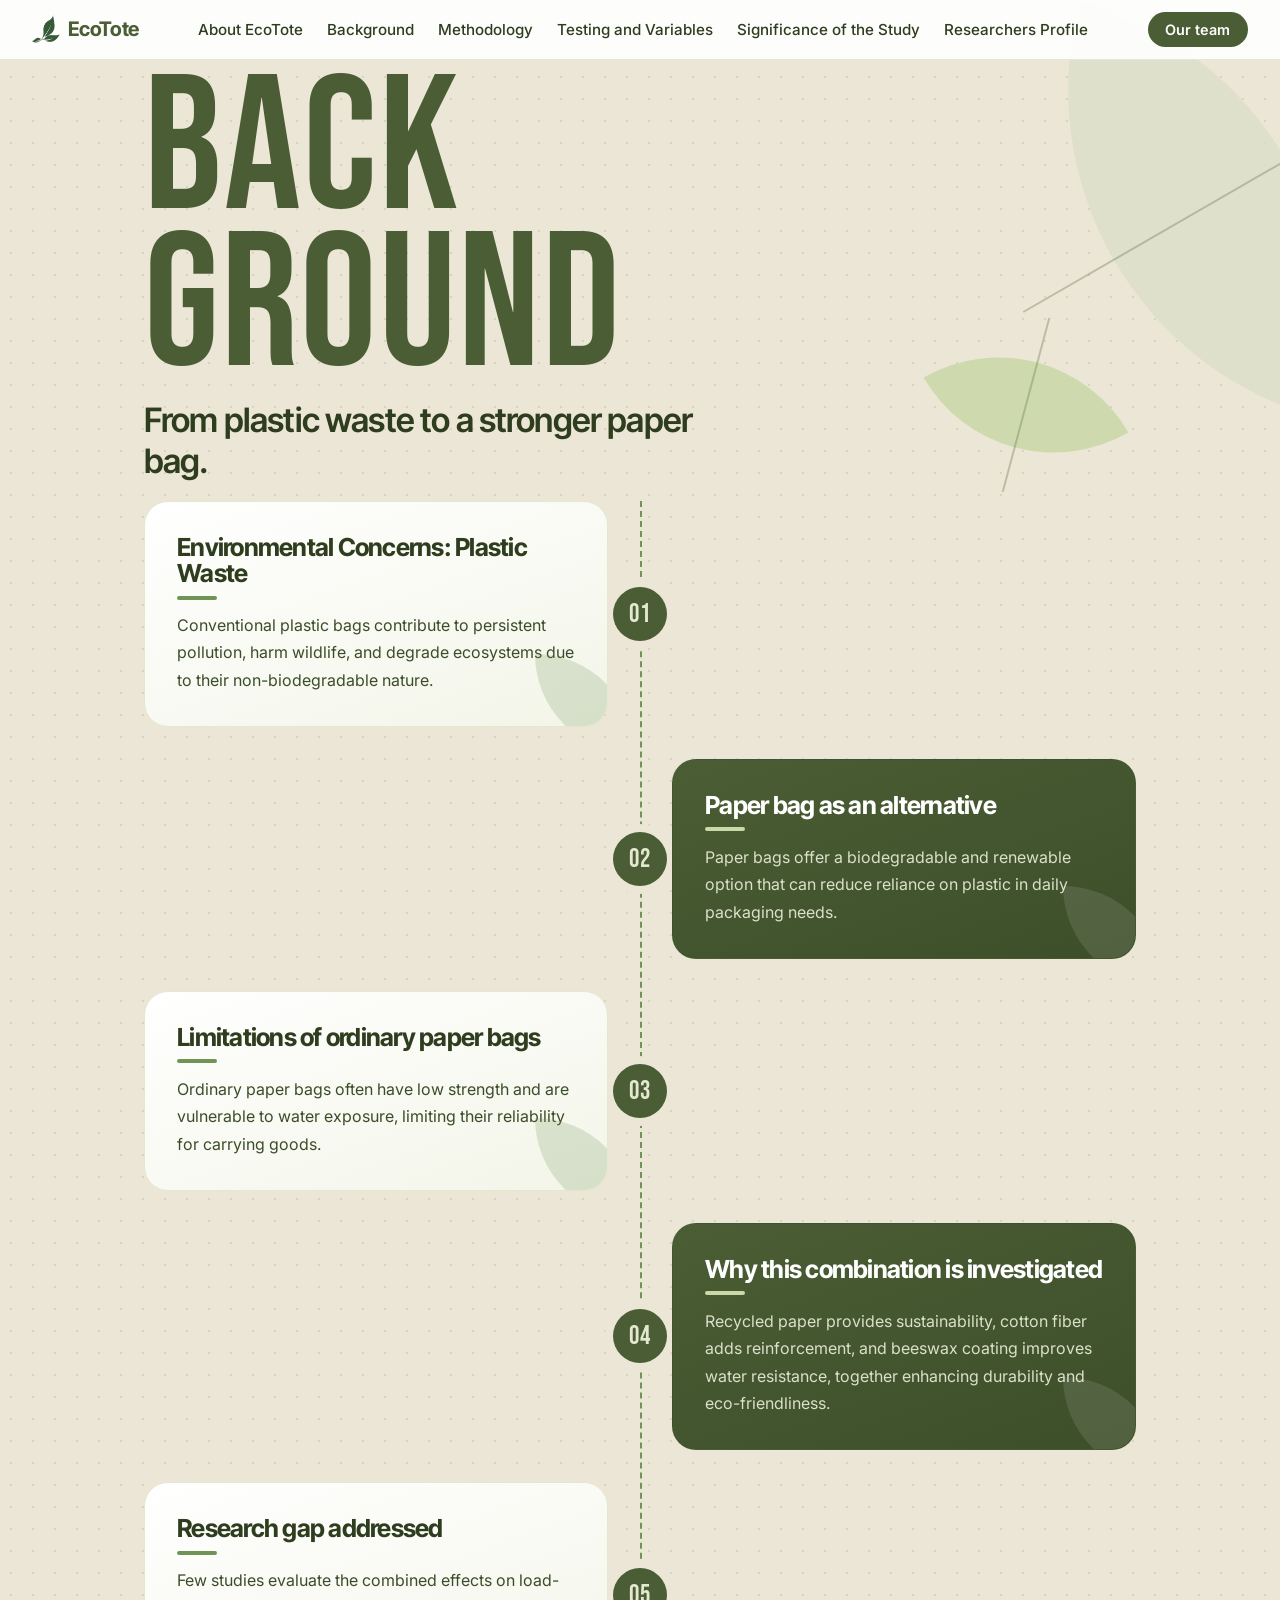
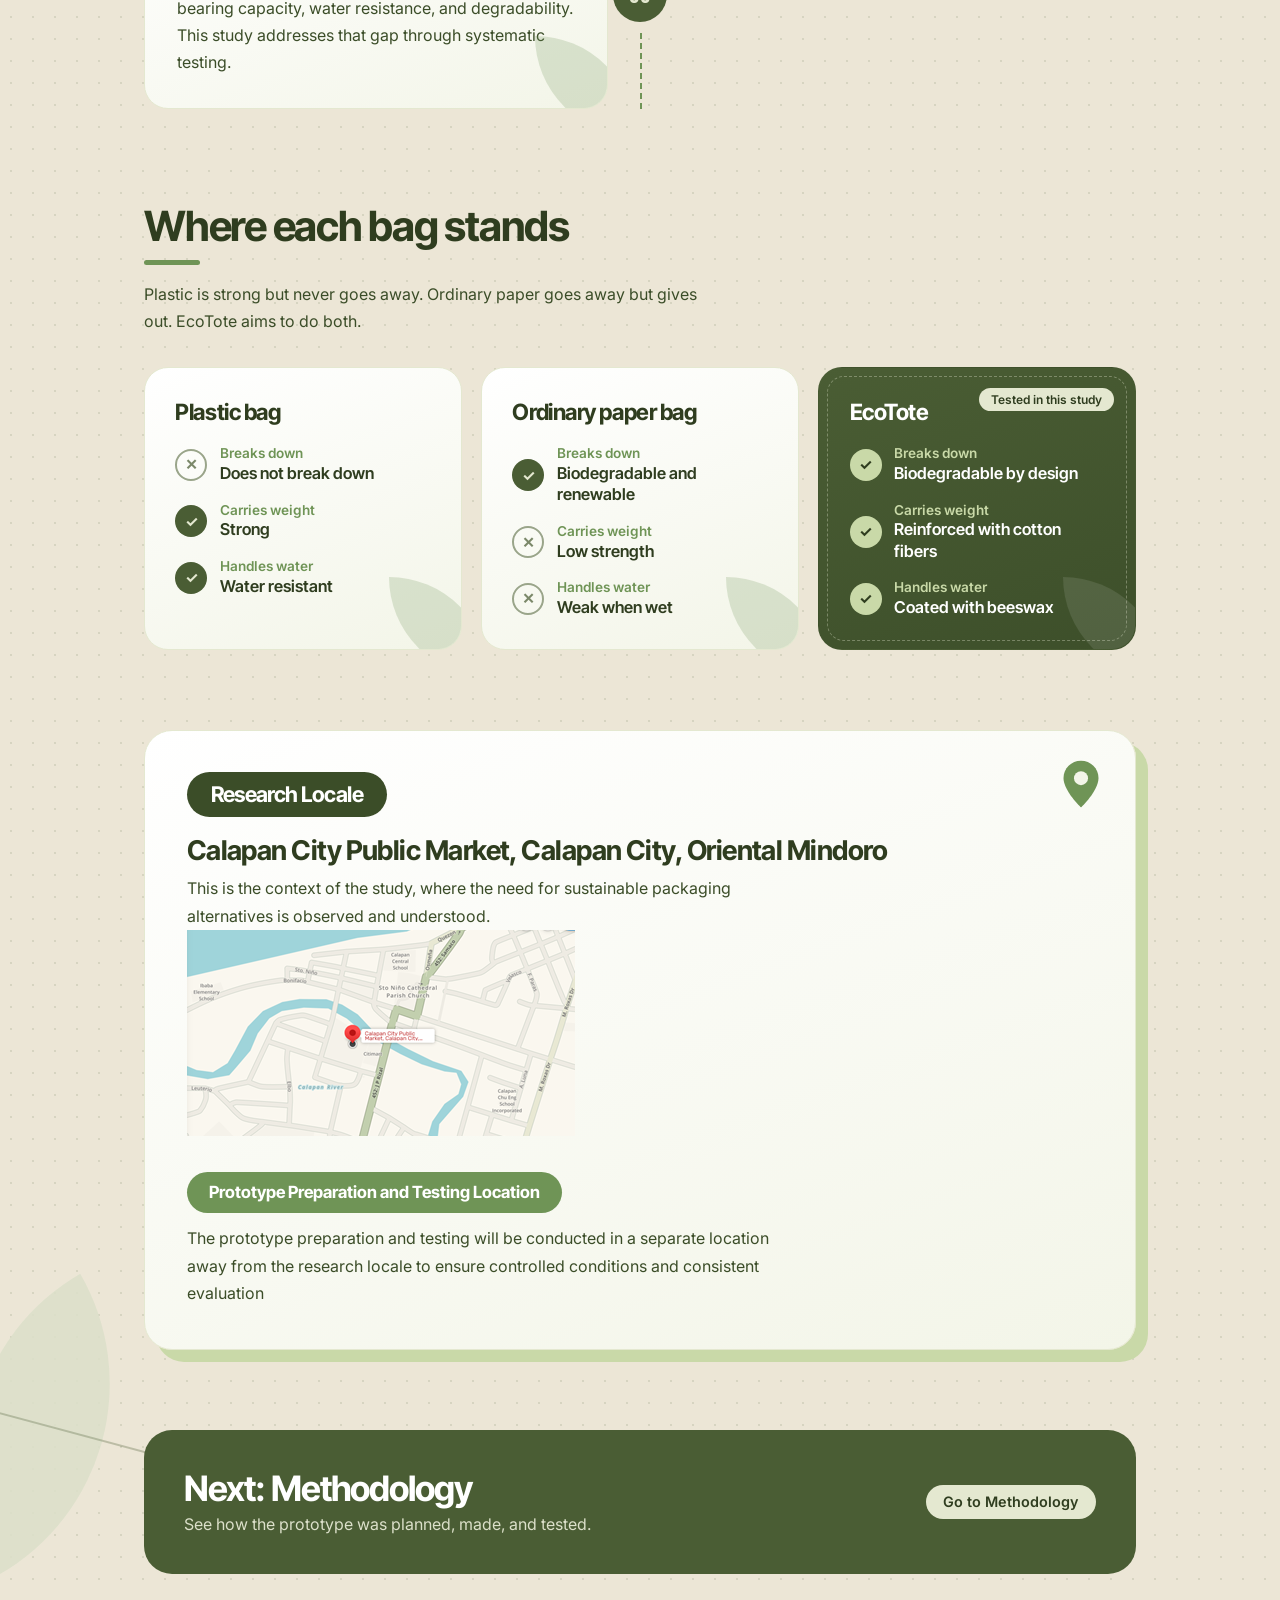
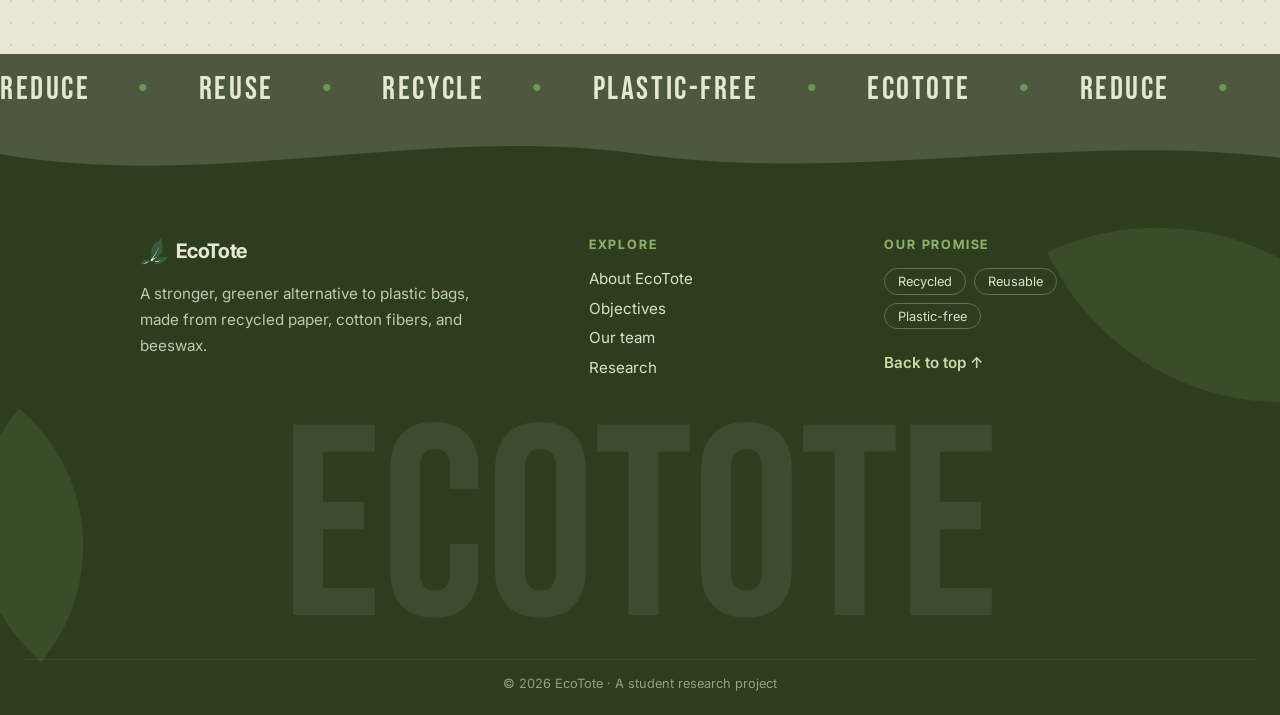
==== commit 439e93c3: "EcoTote pdf update" ====
--- a/background.html
+++ b/background.html
@@ -172,7 +172,7 @@
           <li><a href="index.html#about">About EcoTote</a></li>
           <li><a href="index.html#objectives">Objectives</a></li>
           <li><a href="index.html#team">Our team</a></li>
-          <li><a href="research.docx">Research</a></li>
+          <li><a href="EcoTote.pdf">Research</a></li>
         </ul>
       </div>
       <div>
--- a/style.css
+++ b/style.css
@@ -421,8 +421,8 @@
 .foot .tags li { border: 1px solid #5d7345; border-radius: 999px; padding: .3rem .8rem; font-size: .8rem; }
 .foot .top { display: inline-block; margin-top: 1.5rem; color: #c9d9a8; text-decoration: none; font-weight: 600; font-size: .95rem; }
 
-.foot-word { position: relative; z-index: 1; text-align: center; font: 400 clamp(5rem, 22vw, 17rem)/.8 "Bebas Neue", Impact, sans-serif; color: rgba(228, 232, 208, .08); margin-top: 3rem; user-select: none; }
-.foot-bar { position: relative; z-index: 1; text-align: center; font-size: .8rem; opacity: .6; margin-top: 1rem; padding-top: 1rem; border-top: 1px solid rgba(220, 224, 202, .15); }
+.foot-word { position: relative; z-index: 1; text-align: center; font: 400 clamp(5rem, 22vw, 17rem)/.8 "Bebas Neue", Impact, sans-serif; color: rgba(228, 232, 208, .08); margin-top: 3rem; user-select: none; pointer-events: none; }
+.foot-bar { position: relative; z-index: 1; pointer-events: none; text-align: center; font-size: .8rem; opacity: .6; margin-top: 1rem; padding-top: 1rem; border-top: 1px solid rgba(220, 224, 202, .15); }
 
 @media (max-width: 700px) {
   .foot-grid { grid-template-columns: 1fr; }
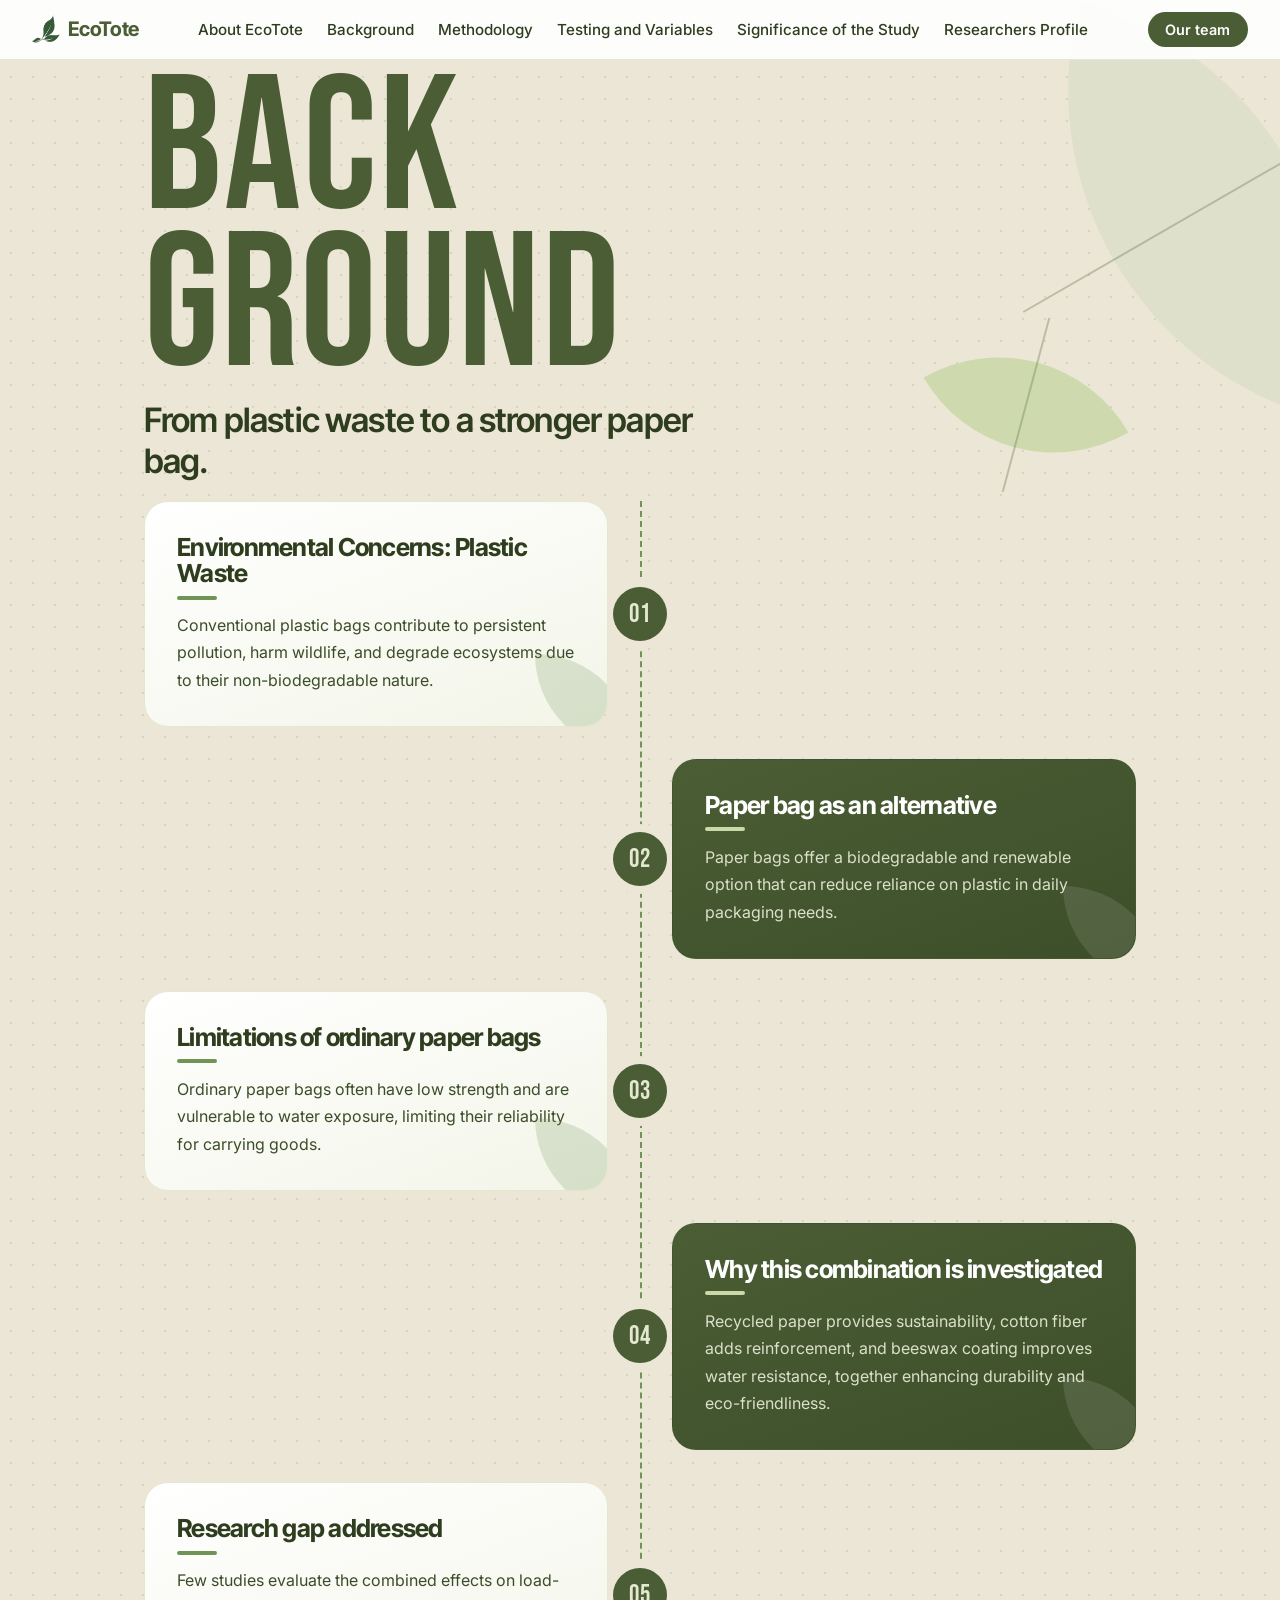
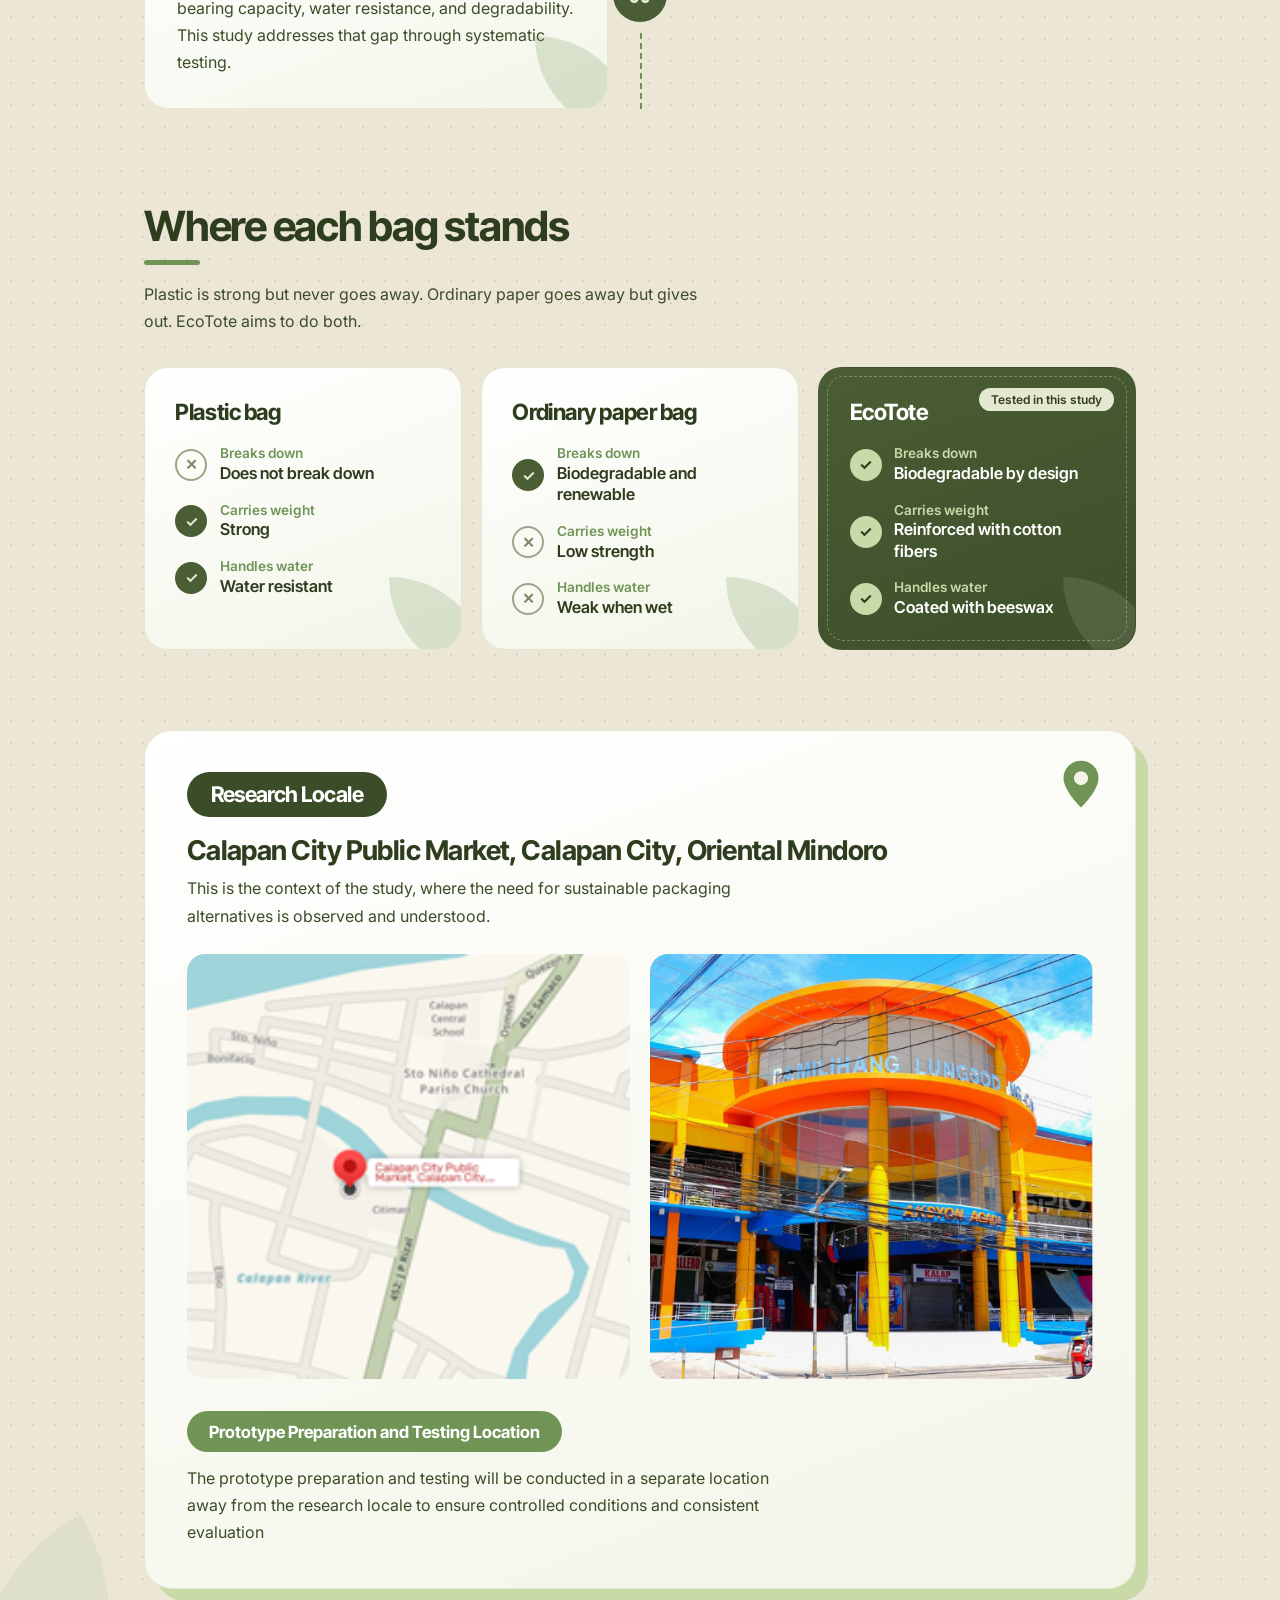
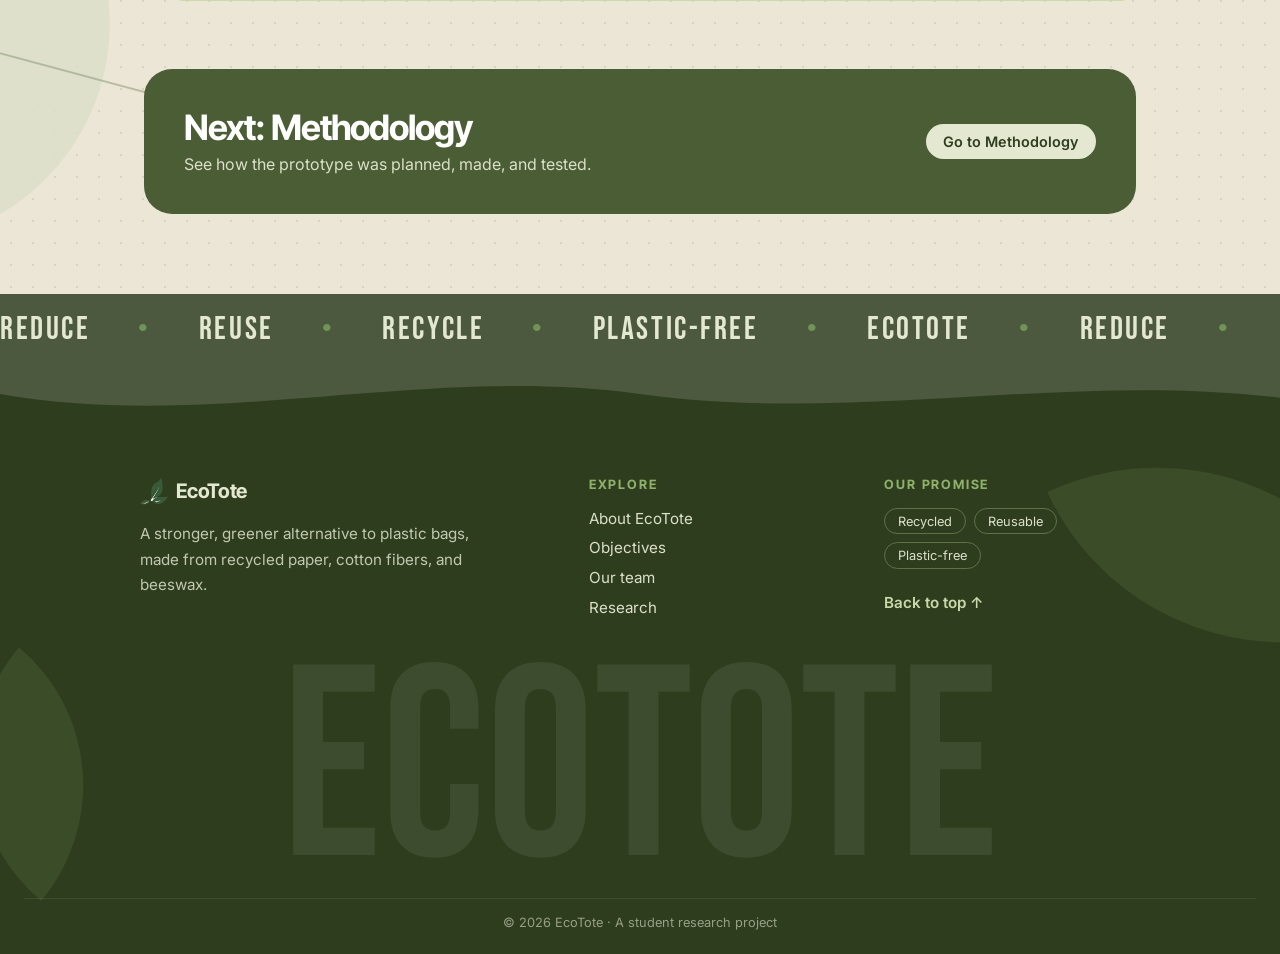
==== commit 4fb20699: "background update" ====
--- a/background.html
+++ b/background.html
@@ -133,12 +133,41 @@
             <h3>Calapan City Public Market, Calapan City, Oriental Mindoro</h3>
             <p>This is the context of the study, where the need for sustainable packaging alternatives is observed and understood.</p>
             <br>
-            <div class="lugar"><img src="images/Picture1.png"></div>
+            <div class="lugar-row">
+                <div class="lugar"><img src="images/Picture1.png" alt="Google Maps location of Calapan City Public Market"></div>
+                <div class="lugar1"><img src="images/CCPM.png" alt="Calapan City Public Market"></div>
+            </div>
             <div class="bgp-boxx1"><h3>Prototype Preparation and Testing Location</h3></div>
             <p>The prototype preparation and testing will be conducted in a separate location away from the research locale to ensure controlled conditions and consistent evaluation</p>
             <br>
         </div>
     </section>
+
+    <style>
+      /* map (left) + market photo (right), stacking on small screens */
+      .lugar-row {
+        display: grid;
+        grid-template-columns: repeat(2, minmax(0, 1fr));
+        gap: 1.2rem;
+        align-items: stretch;
+        margin-top: 1.5rem;
+      }
+      .lugar, .lugar1 { min-width: 0; }
+      .lugar img, .lugar1 img {
+        display: block;
+        width: 100%;
+        height: 100%;
+        max-width: 100%;
+        min-height: 260px;
+        max-height: 500px;
+        object-fit: cover;
+        border-radius: 18px;
+      }
+      @media (max-width: 700px) {
+        .lugar-row { grid-template-columns: 1fr; }
+        .lugar img, .lugar1 img { height: auto; min-height: 0; max-height: none; }
+      }
+    </style>
 
     <!-- NEW: next-page banner (uses your .cta style) -->
     <section class="eco-next">
@@ -260,10 +289,6 @@
 
     @media (prefers-reduced-motion: reduce) { .bgp-item.in .bgp-num { animation: none; } .eco-bag { transition: none; } .eco-bag:hover { transform: none; } }
   
-    @media (max-width: 600px) {
-      .lugar img{max-width: 300px;}
-    }
-    
   </style>
 
   <!-- =====================================================================
